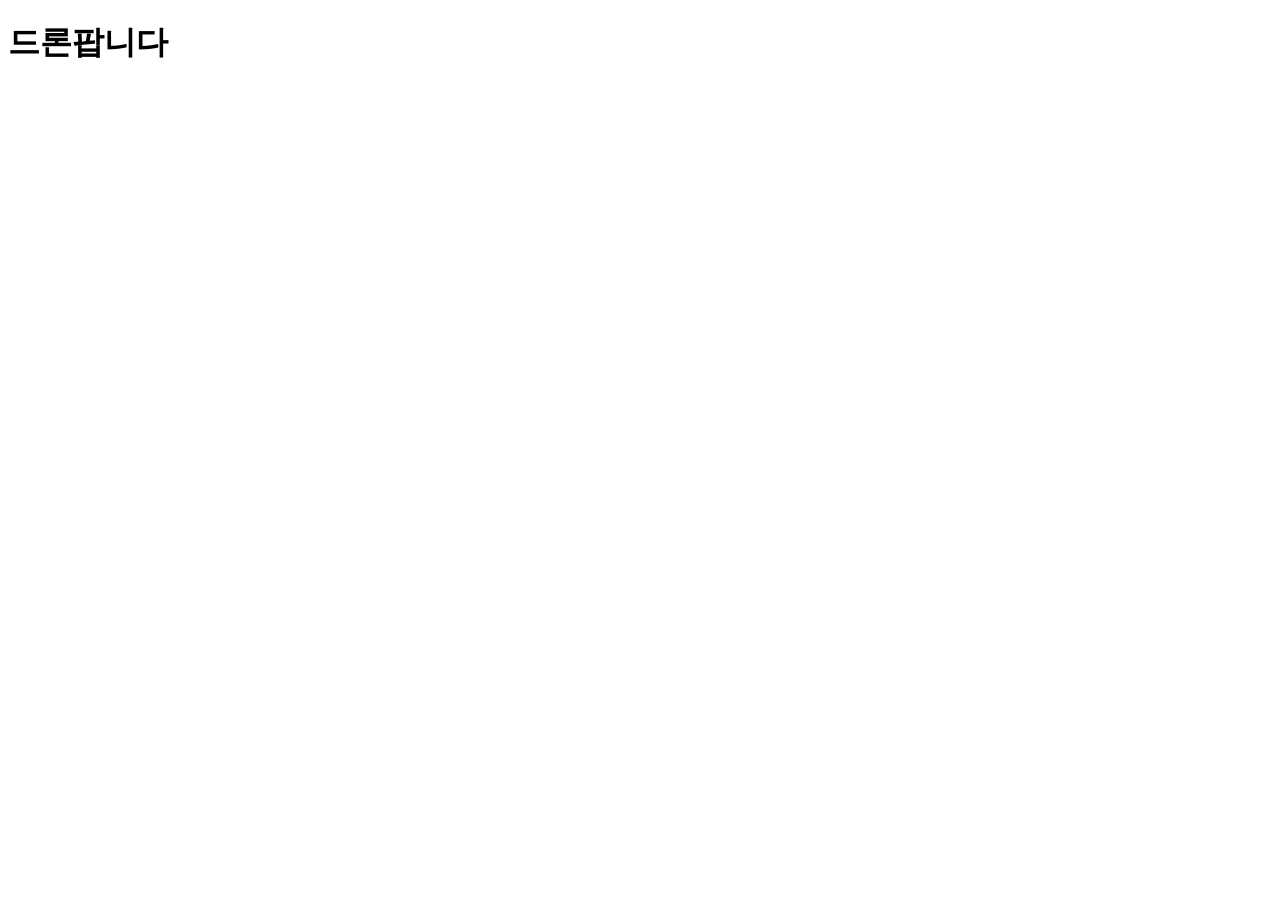
==== index.html @ 42e88219 "Create index.html" ====
<!DOCTYPE html>
<html lang="ko">
<head>
    <meta charset="UTF-8">
    <meta name="viewport" content="width=device-width, initial-scale=1.0">
    <title>REVE</title>
</head>
<body>
    <h1>드론팝니다</h1>
</body>
</html>
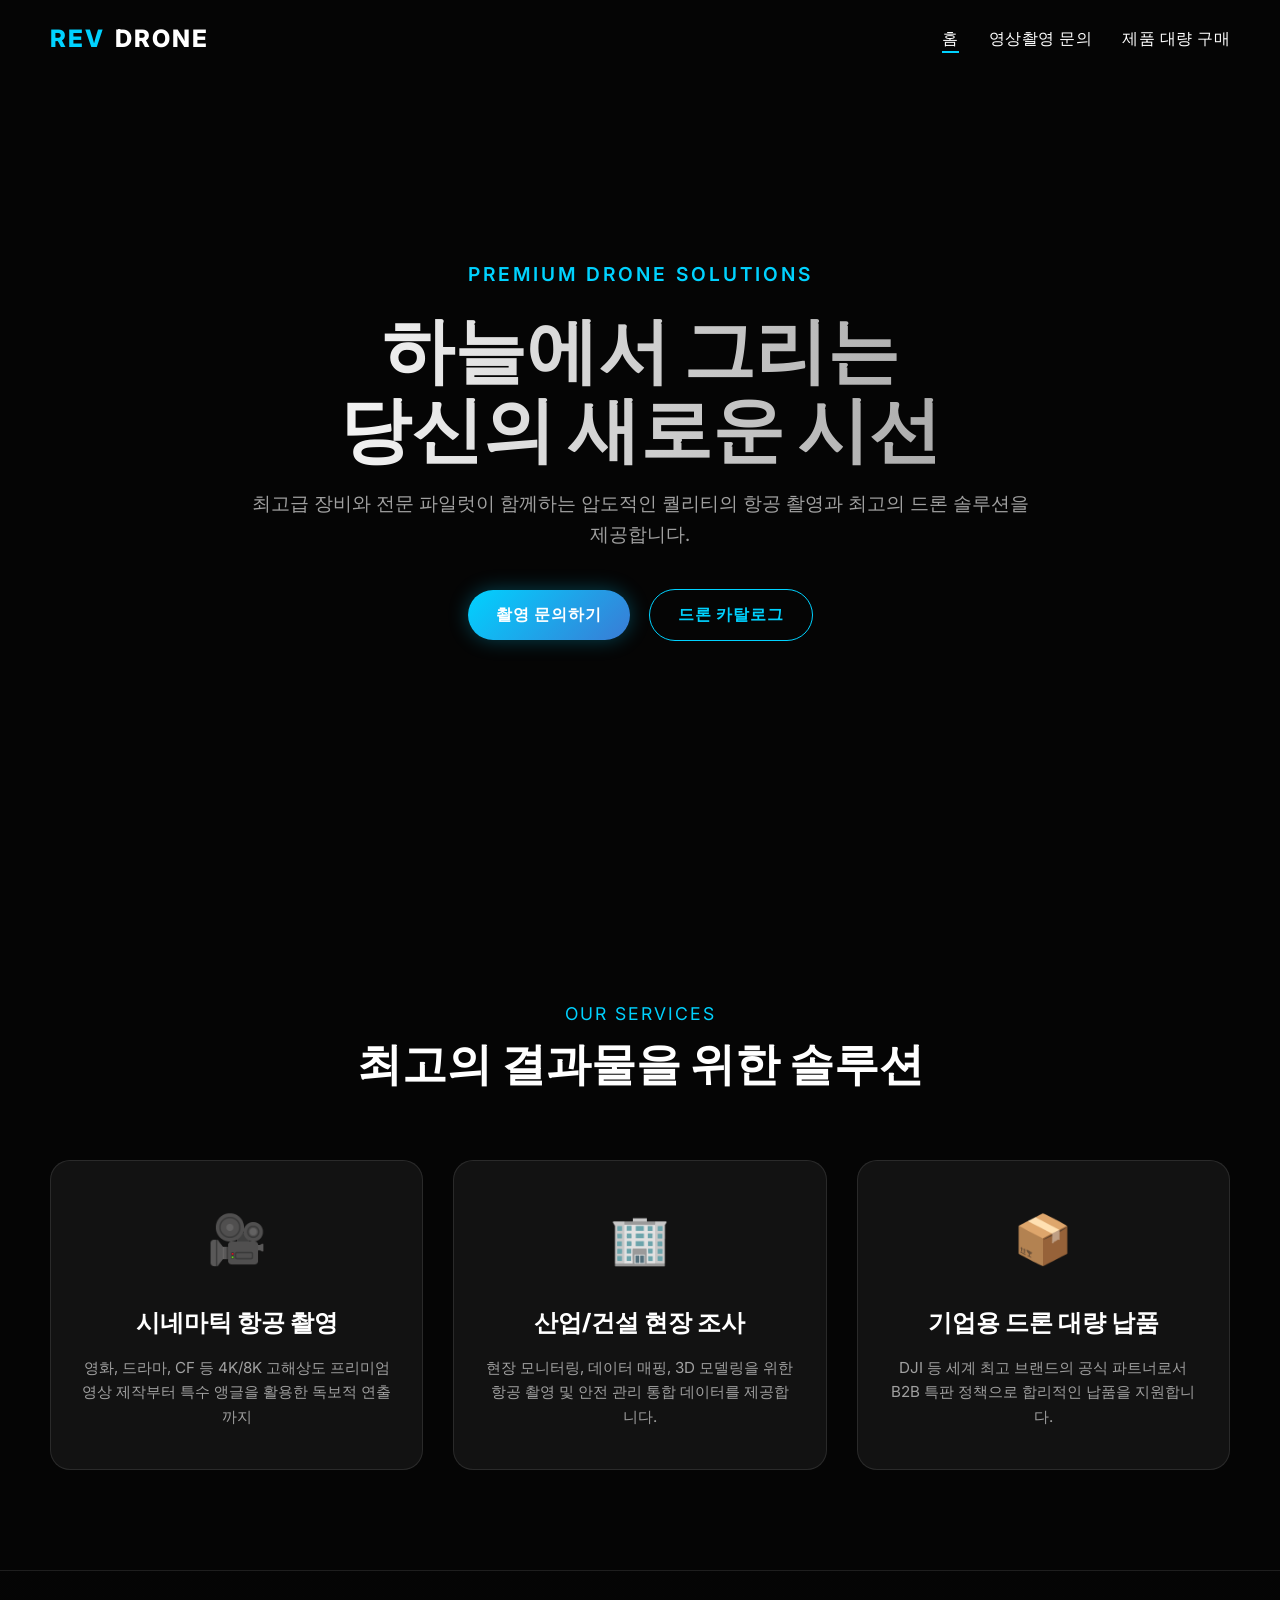
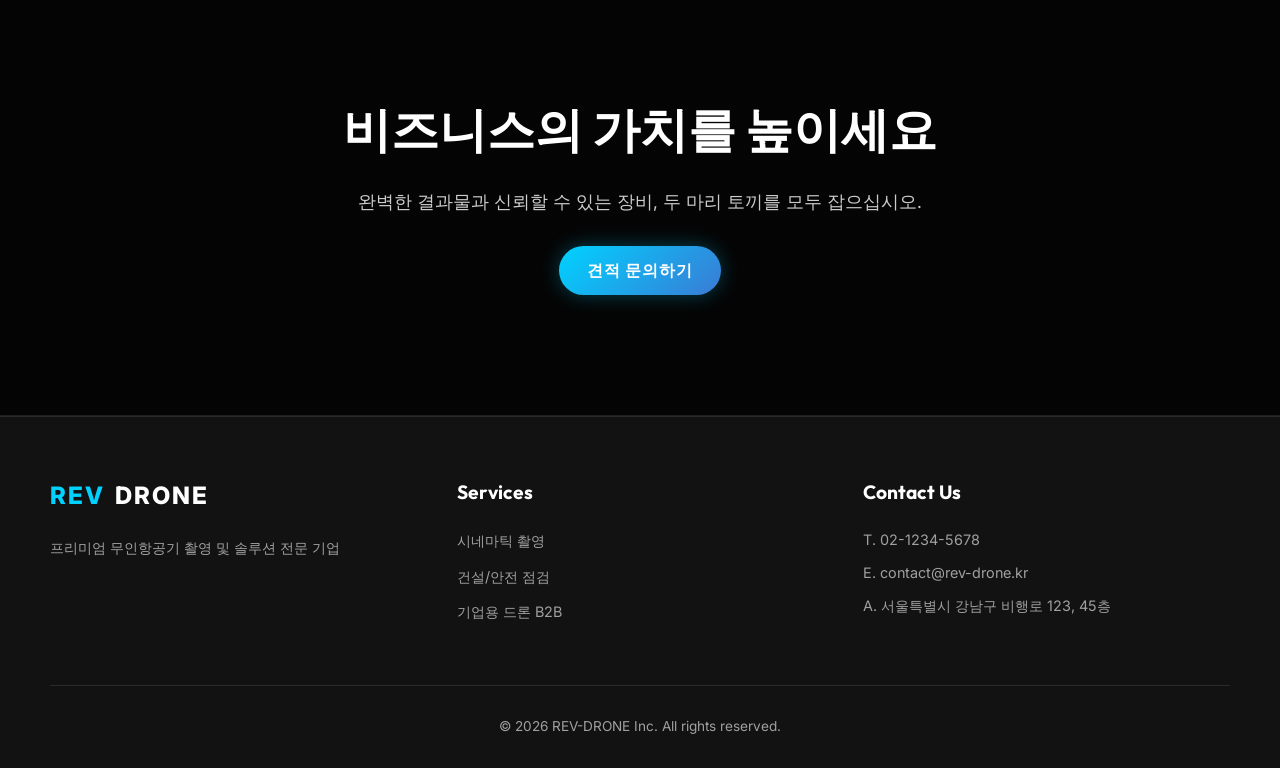
==== commit 5020c86b: "feat: Create drone company static website" ====
--- a/index.html
+++ b/index.html
@@ -1,11 +1,97 @@
 <!DOCTYPE html>
 <html lang="ko">
 <head>
-    <meta charset="UTF-8">
-    <meta name="viewport" content="width=device-width, initial-scale=1.0">
-    <title>REVE</title>
+  <meta charset="UTF-8">
+  <meta name="viewport" content="width=device-width, initial-scale=1.0">
+  <title>REV-DRONE | 프리미엄 드론 영상촬영 및 판매</title>
+  <link rel="stylesheet" href="style.css">
 </head>
 <body>
-    <h1>드론팝니다</h1>
+  <header id="main-header">
+    <div class="logo">
+      <span>REV</span>DRONE
+    </div>
+    <div class="mobile-menu-btn">☰</div>
+    <ul class="nav-links">
+      <li><a href="index.html" class="active">홈</a></li>
+      <li><a href="inquiry.html">영상촬영 문의</a></li>
+      <li><a href="products.html">제품 대량 구매</a></li>
+    </ul>
+  </header>
+
+  <section class="hero">
+    <div class="hero-bg"></div>
+    <div class="hero-overlay"></div>
+    <div class="hero-content reveal">
+      <span class="hero-subtitle">Premium Drone Solutions</span>
+      <h1 class="hero-title">하늘에서 그리는<br>당신의 새로운 시선</h1>
+      <p class="hero-desc">최고급 장비와 전문 파일럿이 함께하는 압도적인 퀄리티의 항공 촬영과 최고의 드론 솔루션을 제공합니다.</p>
+      <a href="inquiry.html" class="btn btn-primary">촬영 문의하기</a>
+      <a href="products.html" class="btn btn-outline" style="margin-left: 15px;">드론 카탈로그</a>
+    </div>
+  </section>
+
+  <section class="section">
+    <div class="section-header reveal">
+      <span class="section-subtitle">Our Services</span>
+      <h2 class="section-title">최고의 결과물을 위한 솔루션</h2>
+    </div>
+    <div class="features-grid">
+      <div class="feature-card reveal delay-100">
+        <div class="feature-icon">🎥</div>
+        <h3>시네마틱 항공 촬영</h3>
+        <p>영화, 드라마, CF 등 4K/8K 고해상도 프리미엄 영상 제작부터 특수 앵글을 활용한 독보적 연출까지</p>
+      </div>
+      <div class="feature-card reveal delay-200">
+        <div class="feature-icon">🏢</div>
+        <h3>산업/건설 현장 조사</h3>
+        <p>현장 모니터링, 데이터 매핑, 3D 모델링을 위한 항공 촬영 및 안전 관리 통합 데이터를 제공합니다.</p>
+      </div>
+      <div class="feature-card reveal delay-300">
+        <div class="feature-icon">📦</div>
+        <h3>기업용 드론 대량 납품</h3>
+        <p>DJI 등 세계 최고 브랜드의 공식 파트너로서 B2B 특판 정책으로 합리적인 납품을 지원합니다.</p>
+      </div>
+    </div>
+  </section>
+
+  <section class="cta-section reveal">
+    <div class="cta-content">
+      <h2>비즈니스의 가치를 높이세요</h2>
+      <p style="margin-bottom: 30px; font-size: 1.1rem; color: #ccc;">완벽한 결과물과 신뢰할 수 있는 장비, 두 마리 토끼를 모두 잡으십시오.</p>
+      <a href="inquiry.html" class="btn btn-primary">견적 문의하기</a>
+    </div>
+  </section>
+
+  <footer>
+    <div class="footer-content">
+      <div class="footer-col">
+        <div class="logo" style="margin-bottom: 20px;">
+          <span>REV</span>DRONE
+        </div>
+        <p>프리미엄 무인항공기 촬영 및 솔루션 전문 기업</p>
+      </div>
+      <div class="footer-col">
+        <h4>Services</h4>
+        <ul class="footer-links">
+          <li><a href="inquiry.html">시네마틱 촬영</a></li>
+          <li><a href="inquiry.html">건설/안전 점검</a></li>
+          <li><a href="products.html">기업용 드론 B2B</a></li>
+        </ul>
+      </div>
+      <div class="footer-col">
+        <h4>Contact Us</h4>
+        <p style="color:var(--text-muted); font-size:0.9rem; margin-bottom:10px;">T. 02-1234-5678</p>
+        <p style="color:var(--text-muted); font-size:0.9rem; margin-bottom:10px;">E. contact@rev-drone.kr</p>
+        <p style="color:var(--text-muted); font-size:0.9rem; margin-bottom:10px;">A. 서울특별시 강남구 비행로 123, 45층</p>
+      </div>
+    </div>
+    <div class="footer-bottom">
+      &copy; 2026 REV-DRONE Inc. All rights reserved.
+    </div>
+  </footer>
+
+  <script src="https://code.jquery.com/jquery-3.7.1.min.js"></script>
+  <script src="script.js"></script>
 </body>
 </html>
--- a/style.css
+++ b/style.css
@@ -0,0 +1,556 @@
+@import url('https://fonts.googleapis.com/css2?family=Outfit:wght@300;400;600;800&family=Inter:wght@300;400;500;700&display=swap');
+
+:root {
+  --bg-color: #050505;
+  --surface-color: #121212;
+  --surface-color-light: #1f1f1f;
+  --primary-accent: #00d2ff;
+  --secondary-accent: #3a7bd5;
+  --text-main: #ffffff;
+  --text-muted: #a0a0a0;
+  --border: rgba(255, 255, 255, 0.1);
+  --glass-bg: rgba(10, 10, 10, 0.7);
+  --glass-border: rgba(255, 255, 255, 0.05);
+  --shadow-glow: 0 0 20px rgba(0, 210, 255, 0.3);
+}
+
+* {
+  margin: 0;
+  padding: 0;
+  box-sizing: border-box;
+}
+
+body {
+  font-family: 'Inter', sans-serif;
+  background-color: var(--bg-color);
+  color: var(--text-main);
+  line-height: 1.6;
+  overflow-x: hidden;
+}
+
+h1, h2, h3, h4, h5, h6, .brand-font {
+  font-family: 'Outfit', sans-serif;
+}
+
+a {
+  text-decoration: none;
+  color: inherit;
+  transition: color 0.3s ease;
+}
+
+/* Header */
+header {
+  position: fixed;
+  top: 0;
+  left: 0;
+  width: 100%;
+  padding: 20px 50px;
+  display: flex;
+  justify-content: space-between;
+  align-items: center;
+  z-index: 1000;
+  transition: all 0.3s ease;
+  background: transparent;
+}
+
+header.scrolled {
+  background: var(--glass-bg);
+  backdrop-filter: blur(15px);
+  -webkit-backdrop-filter: blur(15px);
+  border-bottom: 1px solid var(--glass-border);
+  padding: 15px 50px;
+  box-shadow: 0 4px 30px rgba(0, 0, 0, 0.5);
+}
+
+.logo {
+  font-size: 1.5rem;
+  font-weight: 800;
+  letter-spacing: 2px;
+  color: var(--text-main);
+  display: flex;
+  align-items: center;
+  gap: 10px;
+}
+
+.logo span {
+  color: var(--primary-accent);
+}
+
+.nav-links {
+  display: flex;
+  gap: 30px;
+  list-style: none;
+}
+
+.nav-links li a {
+  font-size: 1rem;
+  font-weight: 500;
+  letter-spacing: 0.5px;
+  position: relative;
+}
+
+.nav-links li a::after {
+  content: '';
+  position: absolute;
+  width: 0;
+  height: 2px;
+  bottom: -5px;
+  left: 0;
+  background-color: var(--primary-accent);
+  transition: width 0.3s ease;
+}
+
+.nav-links li a:hover::after, .nav-links li a.active::after {
+  width: 100%;
+}
+
+.nav-links li a:hover {
+  color: var(--primary-accent);
+}
+
+.mobile-menu-btn {
+  display: none;
+  font-size: 1.5rem;
+  cursor: pointer;
+  z-index: 1001;
+}
+
+/* Buttons */
+.btn {
+  display: inline-block;
+  padding: 12px 28px;
+  border-radius: 30px;
+  font-weight: 600;
+  font-family: 'Outfit', sans-serif;
+  letter-spacing: 1px;
+  text-transform: uppercase;
+  transition: all 0.3s ease;
+  cursor: pointer;
+  border: none;
+}
+
+.btn-primary {
+  background: linear-gradient(135deg, var(--primary-accent), var(--secondary-accent));
+  color: #fff;
+  box-shadow: var(--shadow-glow);
+}
+
+.btn-primary:hover {
+  transform: translateY(-2px);
+  box-shadow: 0 0 30px rgba(0, 210, 255, 0.5);
+  color: #fff;
+}
+
+.btn-outline {
+  background: transparent;
+  border: 1px solid var(--primary-accent);
+  color: var(--primary-accent);
+}
+
+.btn-outline:hover {
+  background: rgba(0, 210, 255, 0.1);
+  box-shadow: var(--shadow-glow);
+}
+
+/* Hero Section */
+.hero {
+  height: 100vh;
+  min-height: 600px;
+  position: relative;
+  display: flex;
+  align-items: center;
+  justify-content: center;
+  text-align: center;
+  padding: 0 20px;
+  overflow: hidden;
+}
+
+.hero-bg {
+  position: absolute;
+  top: 0;
+  left: 0;
+  width: 100%;
+  height: 100%;
+  background-image: url('images/DJI\\ INSPIRE.jpg');
+  background-size: cover;
+  background-position: center;
+  z-index: 1;
+  transform: scale(1.05); /* Slight zoom for visual impact */
+  animation: slowZoom 20s infinite alternate;
+}
+
+.hero-overlay {
+  position: absolute;
+  top: 0;
+  left: 0;
+  width: 100%;
+  height: 100%;
+  background: linear-gradient(to bottom, rgba(5,5,5,0.7) 0%, rgba(5,5,5,0.9) 100%);
+  z-index: 2;
+}
+
+.hero-content {
+  position: relative;
+  z-index: 3;
+  max-width: 800px;
+}
+
+.hero-subtitle {
+  color: var(--primary-accent);
+  font-size: 1.2rem;
+  font-weight: 600;
+  letter-spacing: 3px;
+  text-transform: uppercase;
+  margin-bottom: 20px;
+  display: block;
+}
+
+.hero-title {
+  font-size: 4.5rem;
+  font-weight: 800;
+  margin-bottom: 20px;
+  line-height: 1.1;
+  background: linear-gradient(to right, #fff, #a0a0a0);
+  -webkit-background-clip: text;
+  -webkit-text-fill-color: transparent;
+}
+
+.hero-desc {
+  font-size: 1.2rem;
+  color: var(--text-muted);
+  margin-bottom: 40px;
+}
+
+@keyframes slowZoom {
+  0% { transform: scale(1); }
+  100% { transform: scale(1.1); }
+}
+
+/* Sections */
+.section {
+  padding: 100px 50px;
+  max-width: 1400px;
+  margin: 0 auto;
+}
+
+.section-header {
+  text-align: center;
+  margin-bottom: 60px;
+}
+
+.section-title {
+  font-size: 2.8rem;
+  margin-bottom: 15px;
+  font-weight: 700;
+}
+
+.section-subtitle {
+  color: var(--primary-accent);
+  font-size: 1.1rem;
+  letter-spacing: 2px;
+  text-transform: uppercase;
+}
+
+/* Cards & Grid for Features */
+.features-grid {
+  display: grid;
+  grid-template-columns: repeat(auto-fit, minmax(300px, 1fr));
+  gap: 30px;
+}
+
+.feature-card {
+  background: var(--surface-color);
+  border: 1px solid var(--border);
+  border-radius: 20px;
+  padding: 40px 30px;
+  text-align: center;
+  transition: all 0.4s ease;
+  position: relative;
+  overflow: hidden;
+}
+
+.feature-card::before {
+  content: '';
+  position: absolute;
+  top: 0;
+  left: 0;
+  width: 100%;
+  height: 100%;
+  background: radial-gradient(circle at top right, rgba(0, 210, 255, 0.1), transparent 50%);
+  opacity: 0;
+  transition: opacity 0.4s ease;
+}
+
+.feature-card:hover {
+  transform: translateY(-10px);
+  border-color: rgba(0, 210, 255, 0.3);
+  box-shadow: 0 10px 30px rgba(0,0,0,0.5);
+}
+
+.feature-card:hover::before {
+  opacity: 1;
+}
+
+.feature-icon {
+  font-size: 3rem;
+  color: var(--primary-accent);
+  margin-bottom: 25px;
+  display: inline-block;
+}
+
+.feature-card h3 {
+  font-size: 1.5rem;
+  margin-bottom: 15px;
+}
+
+.feature-card p {
+  color: var(--text-muted);
+  font-size: 0.95rem;
+}
+
+/* Global Grid for Products */
+.product-grid {
+  display: grid;
+  grid-template-columns: repeat(auto-fill, minmax(280px, 1fr));
+  gap: 30px;
+}
+
+.product-card {
+  background: var(--surface-color);
+  border: 1px solid var(--border);
+  border-radius: 16px;
+  overflow: hidden;
+  position: relative;
+  transition: all 0.3s;
+}
+
+.product-card:hover {
+  border-color: rgba(0, 210, 255, 0.4);
+  transform: translateY(-5px);
+  box-shadow: 0 15px 30px rgba(0,0,0,0.6);
+}
+
+.product-img-wrap {
+  width: 100%;
+  height: 220px;
+  background: #ffffff; /* White bg for product images to stand out */
+  display: flex;
+  align-items: center;
+  justify-content: center;
+  padding: 20px;
+  overflow: hidden;
+}
+
+.product-img-wrap img {
+  max-width: 100%;
+  max-height: 100%;
+  object-fit: contain;
+  transition: transform 0.5s ease;
+}
+
+.product-card:hover .product-img-wrap img {
+  transform: scale(1.1);
+}
+
+.product-info {
+  padding: 20px;
+  text-align: center;
+}
+
+.product-title {
+  font-size: 1.1rem;
+  font-weight: 600;
+  margin-bottom: 10px;
+}
+
+.product-desc {
+  font-size: 0.85rem;
+  color: var(--text-muted);
+  margin-bottom: 15px;
+}
+
+/* CTA Section */
+.cta-section {
+  background: linear-gradient(rgba(5,5,5,0.9), rgba(5,5,5,0.9)), url('images/DJI\\ MAVIC\\ 3.png') center/cover fixed;
+  padding: 120px 20px;
+  text-align: center;
+  border-top: 1px solid var(--border);
+  border-bottom: 1px solid var(--border);
+}
+
+.cta-content {
+  max-width: 700px;
+  margin: 0 auto;
+}
+
+.cta-content h2 {
+  font-size: 3rem;
+  margin-bottom: 20px;
+}
+
+/* Page Header (Inner pages) */
+.page-header {
+  height: 40vh;
+  min-height: 300px;
+  display: flex;
+  align-items: center;
+  justify-content: center;
+  text-align: center;
+  background: linear-gradient(to bottom, rgba(5,5,5,0.8), var(--bg-color)), url('images/DJI\\ FPV.png') center/cover;
+  padding-top: 80px; 
+}
+
+.page-title {
+  font-size: 3.5rem;
+  font-weight: 800;
+}
+
+/* Form Styles */
+.inquiry-form {
+  background: var(--surface-color);
+  padding: 50px;
+  border-radius: 20px;
+  border: 1px solid var(--border);
+  max-width: 800px;
+  margin: 0 auto;
+}
+
+.form-group {
+  margin-bottom: 25px;
+}
+
+.form-group label {
+  display: block;
+  margin-bottom: 10px;
+  font-weight: 500;
+  color: var(--text-secondary);
+}
+
+.form-control {
+  width: 100%;
+  background: var(--surface-color-light);
+  border: 1px solid var(--border);
+  color: var(--text-main);
+  padding: 15px 20px;
+  border-radius: 10px;
+  font-family: inherit;
+  font-size: 1rem;
+  transition: all 0.3s;
+}
+
+.form-control:focus {
+  outline: none;
+  border-color: var(--primary-accent);
+  box-shadow: 0 0 10px rgba(0, 210, 255, 0.2);
+}
+
+textarea.form-control {
+  min-height: 150px;
+  resize: vertical;
+}
+
+/* Footer */
+footer {
+  background: var(--surface-color);
+  padding: 60px 50px 30px;
+  border-top: 1px solid var(--border);
+}
+
+.footer-content {
+  display: grid;
+  grid-template-columns: repeat(auto-fit, minmax(250px, 1fr));
+  gap: 40px;
+  margin-bottom: 50px;
+}
+
+.footer-col h4 {
+  font-size: 1.2rem;
+  margin-bottom: 20px;
+  color: #fff;
+}
+
+.footer-col p {
+  color: var(--text-muted);
+  font-size: 0.9rem;
+  margin-bottom: 10px;
+}
+
+.footer-links {
+  list-style: none;
+}
+
+.footer-links li {
+  margin-bottom: 10px;
+}
+
+.footer-links a {
+  color: var(--text-muted);
+  font-size: 0.9rem;
+}
+
+.footer-links a:hover {
+  color: var(--primary-accent);
+  padding-left: 5px;
+}
+
+.footer-bottom {
+  text-align: center;
+  padding-top: 30px;
+  border-top: 1px solid var(--border);
+  color: var(--text-muted);
+  font-size: 0.85rem;
+}
+
+/* Animations Reveal */
+.reveal {
+  opacity: 0;
+  transform: translateY(40px);
+  transition: all 0.8s cubic-bezier(0.5, 0, 0, 1);
+}
+
+.reveal.visible {
+  opacity: 1;
+  transform: translateY(0);
+}
+
+.delay-100 { transition-delay: 100ms; }
+.delay-200 { transition-delay: 200ms; }
+.delay-300 { transition-delay: 300ms; }
+
+/* Responsive */
+@media (max-width: 991px) {
+  .hero-title { font-size: 3.5rem; }
+  .section { padding: 80px 30px; }
+}
+
+@media (max-width: 768px) {
+  header { padding: 15px 30px; }
+  header.scrolled { padding: 15px 30px; }
+  
+  .nav-links {
+    position: fixed;
+    top: 0;
+    right: -100%;
+    width: 250px;
+    height: 100vh;
+    background: var(--surface-color);
+    flex-direction: column;
+    padding: 100px 30px;
+    transition: right 0.4s ease;
+    border-left: 1px solid var(--border);
+  }
+  
+  .nav-links.active {
+    right: 0;
+  }
+  
+  .mobile-menu-btn {
+    display: block;
+  }
+  
+  .hero-title { font-size: 2.5rem; }
+  .hero-subtitle { font-size: 1rem; }
+  .section-title { font-size: 2rem; }
+  .page-title { font-size: 2.5rem; }
+  .inquiry-form { padding: 30px 20px; }
+}
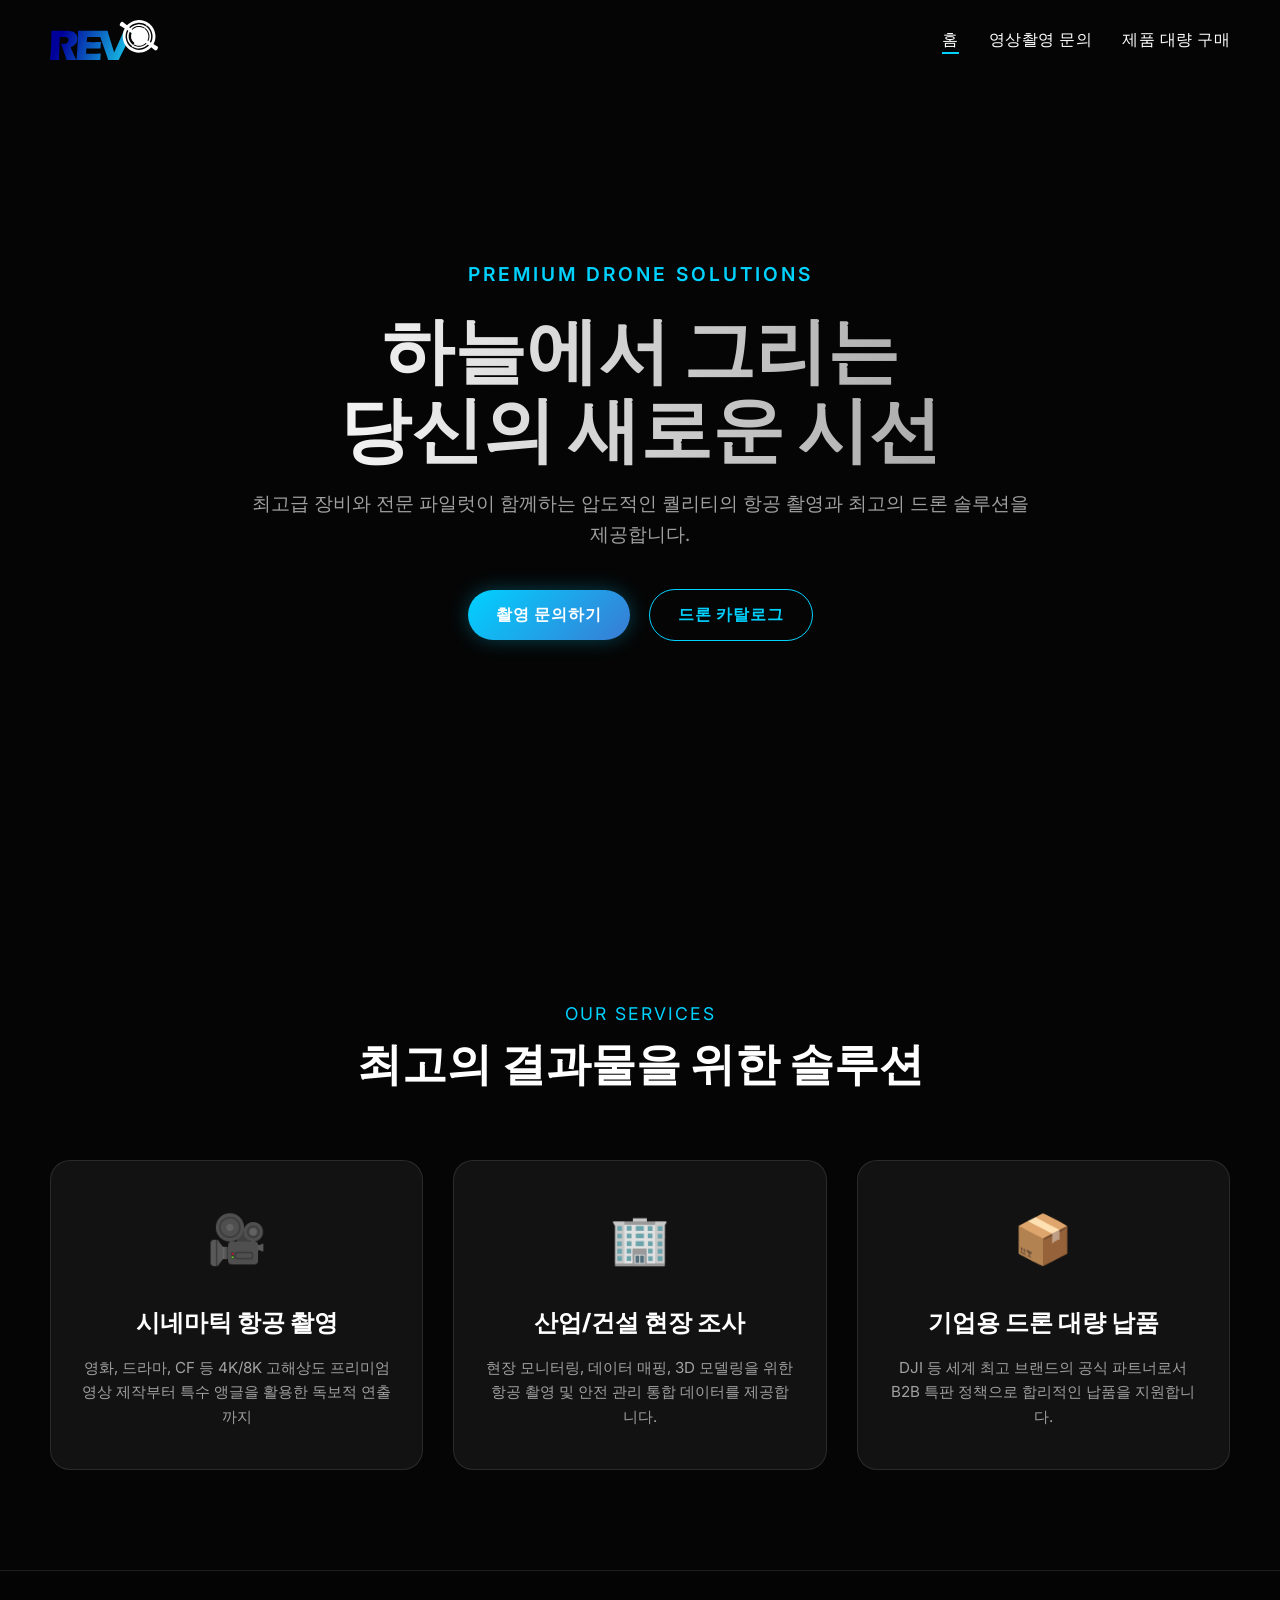
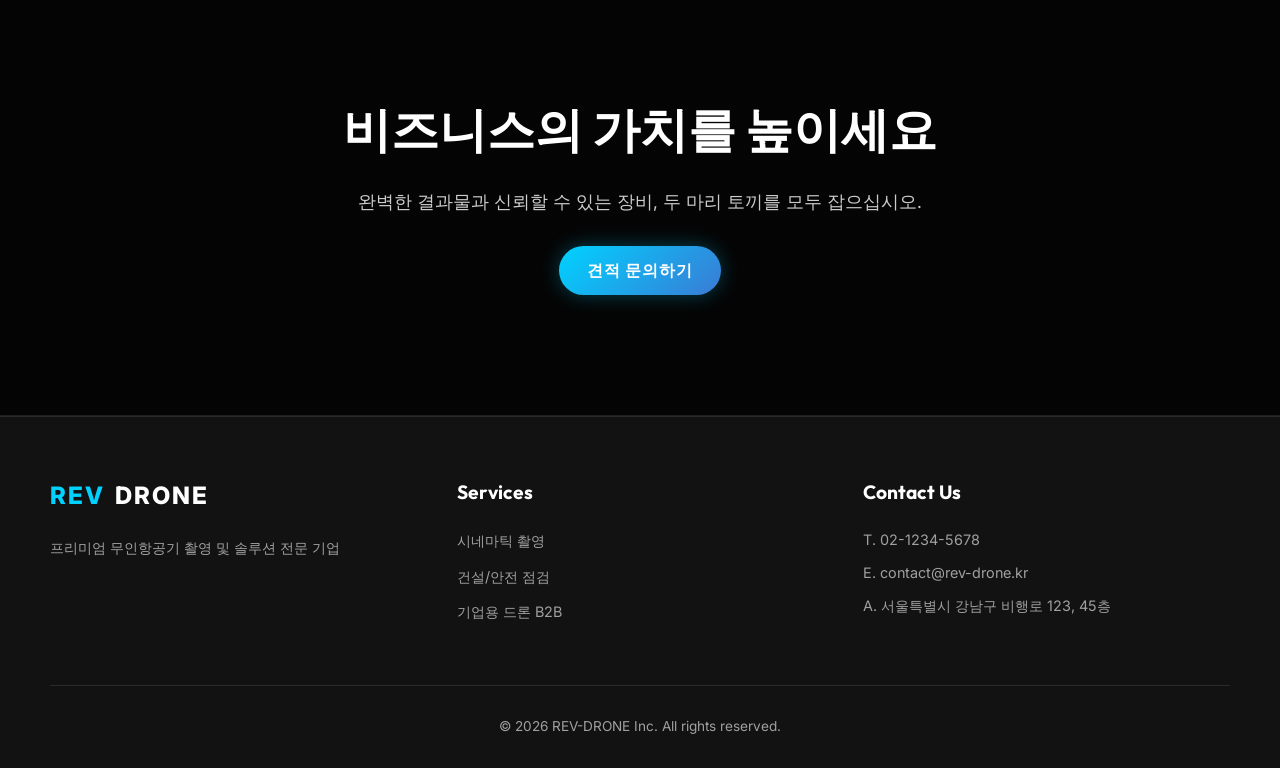
==== commit 10f4e266: "chore: 로고 이미지 이름 변경" ====
--- a/index.html
+++ b/index.html
@@ -9,7 +9,7 @@
 <body>
   <header id="main-header">
     <div class="logo">
-      <span>REV</span>DRONE
+      <img src="images/logo.svg" alt="REV DRONE" style="height: 40px; vertical-align: middle;">
     </div>
     <div class="mobile-menu-btn">☰</div>
     <ul class="nav-links">
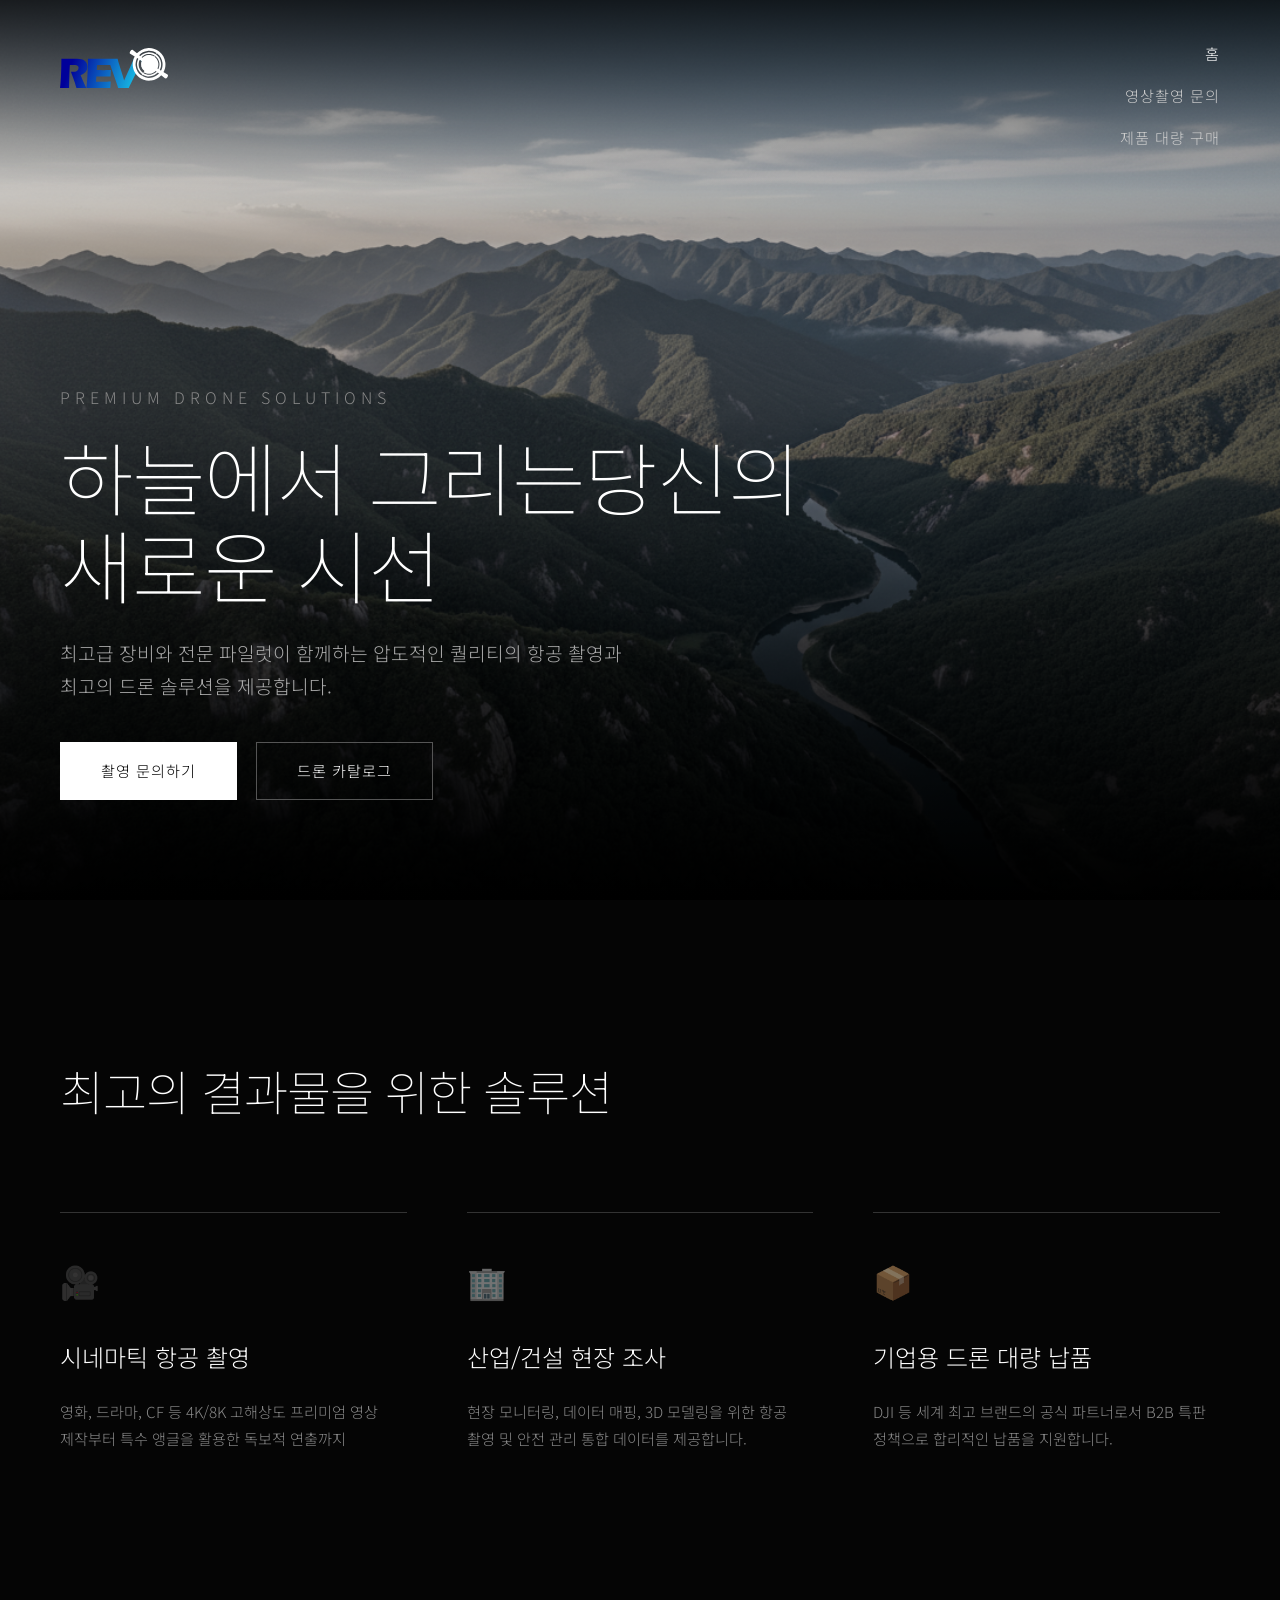
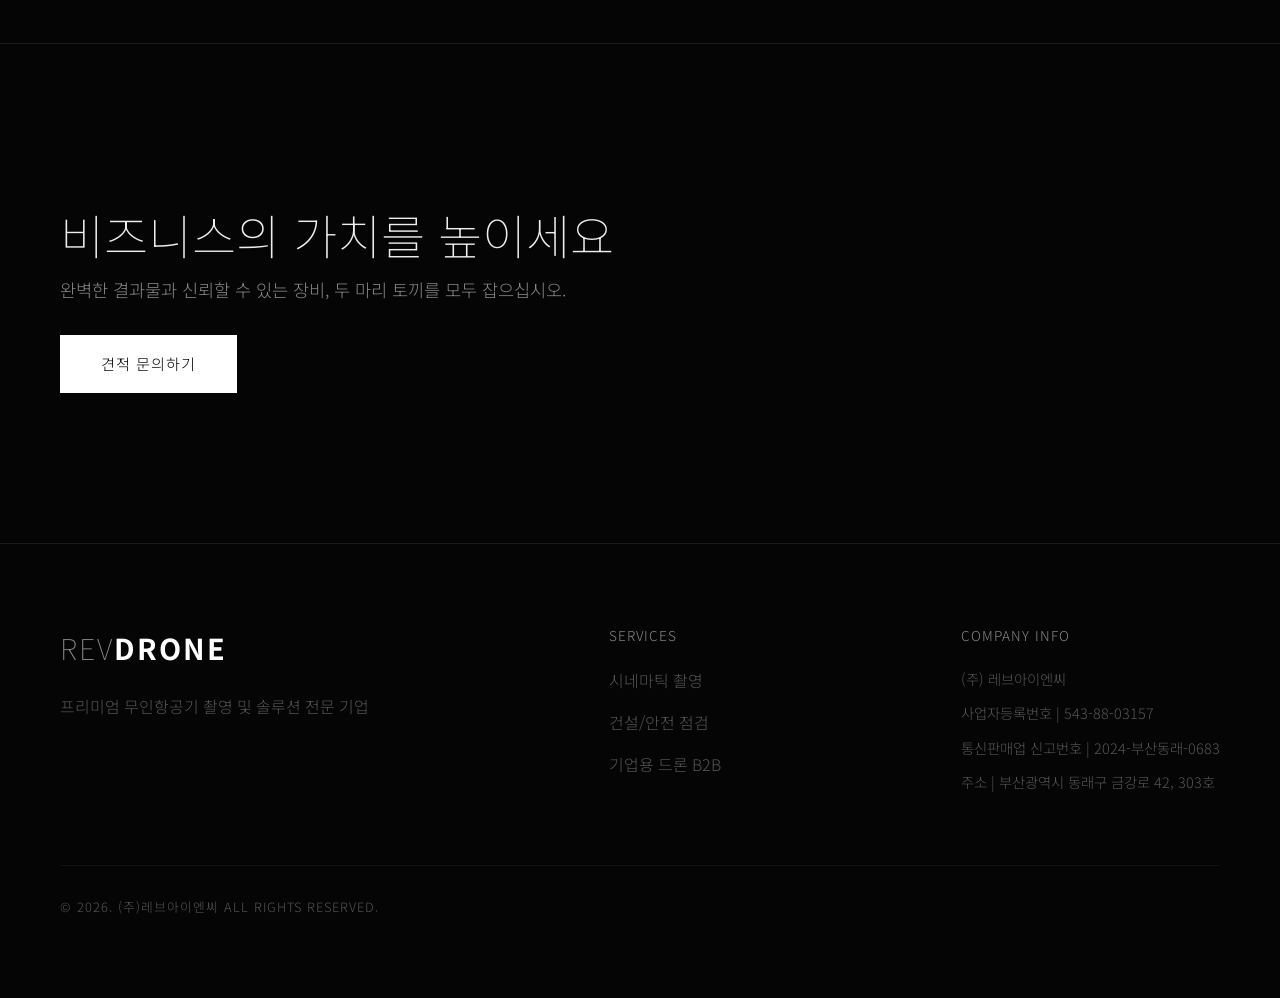
==== commit 74a03a55: "feat: footer 사업자 정보 변경" ====
--- a/index.html
+++ b/index.html
@@ -80,14 +80,15 @@
         </ul>
       </div>
       <div class="footer-col">
-        <h4>Contact Us</h4>
-        <p style="color:var(--text-muted); font-size:0.9rem; margin-bottom:10px;">T. 02-1234-5678</p>
-        <p style="color:var(--text-muted); font-size:0.9rem; margin-bottom:10px;">E. contact@rev-drone.kr</p>
-        <p style="color:var(--text-muted); font-size:0.9rem; margin-bottom:10px;">A. 서울특별시 강남구 비행로 123, 45층</p>
+        <h4>Company Info</h4>
+        <p style="font-size:0.9rem; margin-bottom:10px;">(주) 레브아이엔씨</p>
+        <p style="font-size:0.9rem; margin-bottom:10px;">사업자등록번호 | 543-88-03157</p>
+        <p style="font-size:0.9rem; margin-bottom:10px;">통신판매업 신고번호 | 2024-부산동래-0683</p>
+        <p style="font-size:0.9rem; margin-bottom:10px;">주소 | 부산광역시 동래구 금강로 42, 303호</p>
       </div>
     </div>
     <div class="footer-bottom">
-      &copy; 2026 REV-DRONE Inc. All rights reserved.
+      &copy; 2026. (주)레브아이엔씨 All rights reserved.
     </div>
   </footer>
 
--- a/style.css
+++ b/style.css
@@ -1,556 +1,145 @@
-@import url('https://fonts.googleapis.com/css2?family=Outfit:wght@300;400;600;800&family=Inter:wght@300;400;500;700&display=swap');
 
-:root {
-  --bg-color: #050505;
-  --surface-color: #121212;
-  --surface-color-light: #1f1f1f;
-  --primary-accent: #00d2ff;
-  --secondary-accent: #3a7bd5;
-  --text-main: #ffffff;
-  --text-muted: #a0a0a0;
-  --border: rgba(255, 255, 255, 0.1);
-  --glass-bg: rgba(10, 10, 10, 0.7);
-  --glass-border: rgba(255, 255, 255, 0.05);
-  --shadow-glow: 0 0 20px rgba(0, 210, 255, 0.3);
-}
+@import url('https://fonts.googleapis.com/css2?family=Noto+Sans+KR:wght@100;300;400;500;700&display=swap');
+* { margin: 0; padding: 0; box-sizing: border-box; font-family: 'Noto Sans KR', sans-serif; }
+body { background: #050505; color: #eee; line-height: 1.7; word-break: keep-all; }
+a { text-decoration: none; color: inherit; transition: 0.3s; }
 
-* {
-  margin: 0;
-  padding: 0;
-  box-sizing: border-box;
-}
-
-body {
-  font-family: 'Inter', sans-serif;
-  background-color: var(--bg-color);
-  color: var(--text-main);
-  line-height: 1.6;
-  overflow-x: hidden;
-}
-
-h1, h2, h3, h4, h5, h6, .brand-font {
-  font-family: 'Outfit', sans-serif;
-}
-
-a {
-  text-decoration: none;
-  color: inherit;
-  transition: color 0.3s ease;
-}
-
-/* Header */
-header {
-  position: fixed;
-  top: 0;
-  left: 0;
-  width: 100%;
-  padding: 20px 50px;
-  display: flex;
-  justify-content: space-between;
-  align-items: center;
-  z-index: 1000;
-  transition: all 0.3s ease;
-  background: transparent;
-}
-
-header.scrolled {
-  background: var(--glass-bg);
-  backdrop-filter: blur(15px);
-  -webkit-backdrop-filter: blur(15px);
-  border-bottom: 1px solid var(--glass-border);
-  padding: 15px 50px;
-  box-shadow: 0 4px 30px rgba(0, 0, 0, 0.5);
-}
-
-.logo {
-  font-size: 1.5rem;
-  font-weight: 800;
-  letter-spacing: 2px;
-  color: var(--text-main);
-  display: flex;
-  align-items: center;
-  gap: 10px;
-}
-
-.logo span {
-  color: var(--primary-accent);
-}
-
-.nav-links {
-  display: flex;
-  gap: 30px;
-  list-style: none;
-}
-
-.nav-links li a {
-  font-size: 1rem;
-  font-weight: 500;
-  letter-spacing: 0.5px;
-  position: relative;
-}
-
-.nav-links li a::after {
-  content: '';
-  position: absolute;
-  width: 0;
-  height: 2px;
-  bottom: -5px;
-  left: 0;
-  background-color: var(--primary-accent);
-  transition: width 0.3s ease;
-}
-
-.nav-links li a:hover::after, .nav-links li a.active::after {
-  width: 100%;
-}
-
-.nav-links li a:hover {
-  color: var(--primary-accent);
-}
-
-.mobile-menu-btn {
-  display: none;
-  font-size: 1.5rem;
-  cursor: pointer;
-  z-index: 1001;
-}
+/* Header - Absolute, Transparent */
+header { position: absolute; width: 100%; top: 0; left: 0; padding: 40px 60px; display: flex; justify-content: space-between; align-items: flex-start; z-index: 1000; background: linear-gradient(to bottom, rgba(0,0,0,0.8), transparent); }
+.logo { font-size: 1.8rem; font-weight: 700; letter-spacing: 2px; color: #fff; }
+.logo span { font-weight: 100; color: #888; }
+.mobile-menu-btn { display: none; }
+.nav-links { display: flex; flex-direction: column; align-items: flex-end; gap: 15px; list-style: none; margin: 0; }
+.nav-links li a { font-weight: 300; color: #ccc; letter-spacing: 1px; font-size: 0.95rem; text-transform: uppercase; }
+.nav-links li a:hover, .nav-links li a.active { color: #fff; }
 
 /* Buttons */
-.btn {
-  display: inline-block;
-  padding: 12px 28px;
-  border-radius: 30px;
-  font-weight: 600;
-  font-family: 'Outfit', sans-serif;
-  letter-spacing: 1px;
-  text-transform: uppercase;
-  transition: all 0.3s ease;
-  cursor: pointer;
-  border: none;
-}
+.btn { display: inline-block; padding: 15px 40px; font-weight: 300; font-size: 0.95rem; letter-spacing: 1px; text-transform: uppercase; text-align: center; border: 1px solid #fff; }
+.btn-primary { background: #fff; color: #000; }
+.btn-primary:hover { background: transparent; color: #fff; }
+.btn-outline { background: transparent; color: #fff; border-color: #555; }
+.btn-outline:hover { border-color: #fff; }
 
-.btn-primary {
-  background: linear-gradient(135deg, var(--primary-accent), var(--secondary-accent));
-  color: #fff;
-  box-shadow: var(--shadow-glow);
-}
+/* Hero */
+.hero { height: 100vh; position: relative; display: flex; align-items: flex-end; justify-content: flex-start; padding: 100px 60px; overflow: hidden; }
+.hero-bg { position: absolute; inset: 0; background-image: url('images/hero.png') !important; background-position: center; background-size: cover; z-index: 1; filter: grayscale(50%); }
+.hero-overlay { position: absolute; inset: 0; background: linear-gradient(to top, rgba(0,0,0,1) 0%, rgba(0,0,0,0.4) 50%, transparent 100%); z-index: 2; }
+.hero-content { position: relative; z-index: 3; max-width: 900px; text-align: left; }
+.hero-subtitle { color: #888; font-weight: 300; letter-spacing: 5px; font-size: 1rem; margin-bottom: 20px; display: block; text-transform: uppercase; }
+.hero-title { font-size: 5rem; font-weight: 100; color: #fff; margin-bottom: 30px; line-height: 1.1; letter-spacing: -2px; }
+.hero-title br { display: none; }
+.hero-desc { color: #aaa; font-weight: 300; font-size: 1.2rem; margin-bottom: 40px; max-width: 600px; }
 
-.btn-primary:hover {
-  transform: translateY(-2px);
-  box-shadow: 0 0 30px rgba(0, 210, 255, 0.5);
-  color: #fff;
-}
-
-.btn-outline {
-  background: transparent;
-  border: 1px solid var(--primary-accent);
-  color: var(--primary-accent);
-}
-
-.btn-outline:hover {
-  background: rgba(0, 210, 255, 0.1);
-  box-shadow: var(--shadow-glow);
-}
-
-/* Hero Section */
-.hero {
-  height: 100vh;
-  min-height: 600px;
-  position: relative;
-  display: flex;
-  align-items: center;
-  justify-content: center;
-  text-align: center;
-  padding: 0 20px;
-  overflow: hidden;
-}
-
-.hero-bg {
-  position: absolute;
-  top: 0;
-  left: 0;
-  width: 100%;
-  height: 100%;
-  background-image: url('images/DJI\\ INSPIRE.jpg');
-  background-size: cover;
-  background-position: center;
-  z-index: 1;
-  transform: scale(1.05); /* Slight zoom for visual impact */
-  animation: slowZoom 20s infinite alternate;
-}
-
-.hero-overlay {
-  position: absolute;
-  top: 0;
-  left: 0;
-  width: 100%;
-  height: 100%;
-  background: linear-gradient(to bottom, rgba(5,5,5,0.7) 0%, rgba(5,5,5,0.9) 100%);
-  z-index: 2;
-}
-
-.hero-content {
-  position: relative;
-  z-index: 3;
-  max-width: 800px;
-}
-
-.hero-subtitle {
-  color: var(--primary-accent);
-  font-size: 1.2rem;
-  font-weight: 600;
-  letter-spacing: 3px;
-  text-transform: uppercase;
-  margin-bottom: 20px;
-  display: block;
-}
-
-.hero-title {
-  font-size: 4.5rem;
-  font-weight: 800;
-  margin-bottom: 20px;
-  line-height: 1.1;
-  background: linear-gradient(to right, #fff, #a0a0a0);
-  -webkit-background-clip: text;
-  -webkit-text-fill-color: transparent;
-}
-
-.hero-desc {
-  font-size: 1.2rem;
-  color: var(--text-muted);
-  margin-bottom: 40px;
-}
-
-@keyframes slowZoom {
-  0% { transform: scale(1); }
-  100% { transform: scale(1.1); }
-}
+/* Inner Page Header */
+.page-header { height: 60vh; display: flex; align-items: flex-end; padding: 100px 60px; text-align: left; position: relative; background-position: center !important; background-size: cover !important; }
+.page-header::before { content:''; position:absolute; inset:0; background: linear-gradient(to top, #050505 0%, rgba(5,5,5,0.3) 100%); }
+.page-header .reveal { position: relative; z-index: 2; }
+.page-header .hero-subtitle { color: #888; letter-spacing: 5px; font-weight: 300; font-size: 0.9rem; }
+.page-header .page-title { font-size: 4rem; color: #fff; font-weight: 100; letter-spacing: -1px; margin-top: 10px; }
 
 /* Sections */
-.section {
-  padding: 100px 50px;
-  max-width: 1400px;
-  margin: 0 auto;
-}
+.section { max-width: 1400px; margin: 0 auto; padding: 150px 60px; border-bottom: 1px solid #1a1a1a; }
+.section-header { margin-bottom: 80px; text-align: left; }
+.section-subtitle { display: none; }
+.section-title { font-size: 3rem; font-weight: 100; color: #fff; letter-spacing: -1px; }
+.section-header p { color: #888 !important; font-weight: 300; font-size: 1.1rem; margin-top: 20px; max-width: 600px; }
 
-.section-header {
-  text-align: center;
-  margin-bottom: 60px;
-}
+/* Features Grid */
+.features-grid { display: grid; grid-template-columns: repeat(3, 1fr); gap: 60px; }
+.feature-card { background: transparent; padding: 40px 0; border-top: 1px solid #333; text-align: left; }
+.feature-icon { font-size: 2rem; margin-bottom: 30px; opacity: 0.5; color: #fff; }
+.feature-card h3 { font-size: 1.5rem; font-weight: 300; color: #fff; margin-bottom: 20px; }
+.feature-card p { color: #888; font-weight: 300; font-size: 0.95rem; line-height: 1.8; }
 
-.section-title {
-  font-size: 2.8rem;
-  margin-bottom: 15px;
-  font-weight: 700;
-}
+/* Product Grid - Large Masonry vibe */
+.product-grid { display: grid; grid-template-columns: repeat(3, 1fr); gap: 40px; }
+.product-card { background: transparent; text-align: left; }
+.product-img-wrap { background: #0a0a0a; height: 350px; display: flex; align-items: center; justify-content: center; padding: 30px; margin-bottom: 20px; border: 1px solid #1a1a1a; transition: border-color 0.4s; }
+.product-card:hover .product-img-wrap { border-color: #555; }
+.product-img-wrap img { max-width: 100%; max-height: 100%; filter: drop-shadow(0 20px 30px rgba(0,0,0,0.8)); transition: transform 0.5s; }
+.product-img-wrap:hover img { transform: scale(1.05); }
+.product-info { padding: 0; text-align: left; }
+.product-title { font-size: 1.3rem; font-weight: 300; color: #fff; margin-bottom: 10px; }
+.product-desc { color: #666; font-weight: 300; font-size: 0.9rem; margin-bottom: 20px; }
+.product-info .btn { padding: 8px 20px !important; border: 1px solid #333; }
 
-.section-subtitle {
-  color: var(--primary-accent);
-  font-size: 1.1rem;
-  letter-spacing: 2px;
-  text-transform: uppercase;
-}
-
-/* Cards & Grid for Features */
-.features-grid {
-  display: grid;
-  grid-template-columns: repeat(auto-fit, minmax(300px, 1fr));
-  gap: 30px;
-}
-
-.feature-card {
-  background: var(--surface-color);
-  border: 1px solid var(--border);
-  border-radius: 20px;
-  padding: 40px 30px;
-  text-align: center;
-  transition: all 0.4s ease;
-  position: relative;
-  overflow: hidden;
-}
-
-.feature-card::before {
-  content: '';
-  position: absolute;
-  top: 0;
-  left: 0;
-  width: 100%;
-  height: 100%;
-  background: radial-gradient(circle at top right, rgba(0, 210, 255, 0.1), transparent 50%);
-  opacity: 0;
-  transition: opacity 0.4s ease;
-}
-
-.feature-card:hover {
-  transform: translateY(-10px);
-  border-color: rgba(0, 210, 255, 0.3);
-  box-shadow: 0 10px 30px rgba(0,0,0,0.5);
-}
-
-.feature-card:hover::before {
-  opacity: 1;
-}
-
-.feature-icon {
-  font-size: 3rem;
-  color: var(--primary-accent);
-  margin-bottom: 25px;
-  display: inline-block;
-}
-
-.feature-card h3 {
-  font-size: 1.5rem;
-  margin-bottom: 15px;
-}
-
-.feature-card p {
-  color: var(--text-muted);
-  font-size: 0.95rem;
-}
-
-/* Global Grid for Products */
-.product-grid {
-  display: grid;
-  grid-template-columns: repeat(auto-fill, minmax(280px, 1fr));
-  gap: 30px;
-}
-
-.product-card {
-  background: var(--surface-color);
-  border: 1px solid var(--border);
-  border-radius: 16px;
-  overflow: hidden;
-  position: relative;
-  transition: all 0.3s;
-}
-
-.product-card:hover {
-  border-color: rgba(0, 210, 255, 0.4);
-  transform: translateY(-5px);
-  box-shadow: 0 15px 30px rgba(0,0,0,0.6);
-}
-
-.product-img-wrap {
-  width: 100%;
-  height: 220px;
-  background: #ffffff; /* White bg for product images to stand out */
-  display: flex;
-  align-items: center;
-  justify-content: center;
-  padding: 20px;
-  overflow: hidden;
-}
-
-.product-img-wrap img {
-  max-width: 100%;
-  max-height: 100%;
-  object-fit: contain;
-  transition: transform 0.5s ease;
-}
-
-.product-card:hover .product-img-wrap img {
-  transform: scale(1.1);
-}
-
-.product-info {
-  padding: 20px;
-  text-align: center;
-}
-
-.product-title {
-  font-size: 1.1rem;
-  font-weight: 600;
-  margin-bottom: 10px;
-}
-
-.product-desc {
-  font-size: 0.85rem;
-  color: var(--text-muted);
-  margin-bottom: 15px;
-}
-
-/* CTA Section */
-.cta-section {
-  background: linear-gradient(rgba(5,5,5,0.9), rgba(5,5,5,0.9)), url('images/DJI\\ MAVIC\\ 3.png') center/cover fixed;
-  padding: 120px 20px;
-  text-align: center;
-  border-top: 1px solid var(--border);
-  border-bottom: 1px solid var(--border);
-}
-
-.cta-content {
-  max-width: 700px;
-  margin: 0 auto;
-}
-
-.cta-content h2 {
-  font-size: 3rem;
-  margin-bottom: 20px;
-}
-
-/* Page Header (Inner pages) */
-.page-header {
-  height: 40vh;
-  min-height: 300px;
-  display: flex;
-  align-items: center;
-  justify-content: center;
-  text-align: center;
-  background: linear-gradient(to bottom, rgba(5,5,5,0.8), var(--bg-color)), url('images/DJI\\ FPV.png') center/cover;
-  padding-top: 80px; 
-}
-
-.page-title {
-  font-size: 3.5rem;
-  font-weight: 800;
-}
-
-/* Form Styles */
-.inquiry-form {
-  background: var(--surface-color);
-  padding: 50px;
-  border-radius: 20px;
-  border: 1px solid var(--border);
-  max-width: 800px;
-  margin: 0 auto;
-}
-
-.form-group {
-  margin-bottom: 25px;
-}
-
-.form-group label {
-  display: block;
-  margin-bottom: 10px;
-  font-weight: 500;
-  color: var(--text-secondary);
-}
-
-.form-control {
-  width: 100%;
-  background: var(--surface-color-light);
-  border: 1px solid var(--border);
-  color: var(--text-main);
-  padding: 15px 20px;
-  border-radius: 10px;
-  font-family: inherit;
-  font-size: 1rem;
-  transition: all 0.3s;
-}
-
-.form-control:focus {
-  outline: none;
-  border-color: var(--primary-accent);
-  box-shadow: 0 0 10px rgba(0, 210, 255, 0.2);
-}
-
-textarea.form-control {
-  min-height: 150px;
-  resize: vertical;
-}
+/* Inquiry Form */
+.inquiry-form { background: transparent; padding: 0; max-width: 800px; margin: 0; border: none; }
+.form-group { margin-bottom: 40px; border: none; padding: 0; }
+.form-group label { display: block; font-weight: 300; color: #888; text-transform: uppercase; font-size: 0.85rem; letter-spacing: 1px; margin-bottom: 15px; width: auto; }
+.form-control { width: 100%; padding: 15px 0; border: none; border-bottom: 1px solid #333; background: transparent; color: #fff; font-family: inherit; font-size: 1.2rem; font-weight: 100; }
+.form-control:focus { outline: none; border-bottom-color: #fff; }
+textarea.form-control { min-height: 100px; }
+.process-steps { display: grid; grid-template-columns: repeat(4, 1fr); gap: 30px; margin-top: 60px; }
+.step-box { background: transparent; border: 1px solid #222; padding: 40px 30px; text-align: left; }
+.step-num { font-size: 2rem; font-weight: 100; color: #555; margin-bottom: 20px; display: block; background: transparent; border: none; padding: 0; position: static; transform: none; width: auto; height: auto; }
+.pricing-table th, .pricing-table td { border-bottom: 1px solid #222; border-top: none; padding: 20px; font-weight: 300; }
+.pricing-table th { background: transparent !important; color: #888 !important; text-transform: uppercase; font-size: 0.85rem; letter-spacing: 1px; border: none; border-bottom: 1px solid #555; }
+.cta-section { padding: 150px 60px; text-align: left; border: none; }
+.cta-content h2 { font-size: 3rem; font-weight: 100; }
+.cta-content p { color: #888 !important; font-weight: 300; font-size: 1.1rem; }
+/* Overrides for Reveal */
+.reveal { opacity: 1 !important; transform: none !important; }
 
 /* Footer */
-footer {
-  background: var(--surface-color);
-  padding: 60px 50px 30px;
-  border-top: 1px solid var(--border);
-}
+footer { padding: 80px 60px; background: #050505; color: #555; font-weight: 300; border-top: 1px solid #1a1a1a; }
+.footer-content { display: flex; justify-content: space-between; flex-wrap: wrap; margin-bottom: 60px; }
+.footer-col h4 { color: #888; font-weight: 300; text-transform: uppercase; font-size: 0.85rem; margin-bottom: 20px; letter-spacing: 1px; }
+.footer-links { list-style: none; }
+.footer-links li { margin-bottom: 15px; }
+.footer-links a:hover { color: #fff; }
+.footer-bottom { border-top: 1px solid #111; padding-top: 30px; text-transform: uppercase; font-size: 0.8rem; letter-spacing: 1px; }
 
-.footer-content {
-  display: grid;
-  grid-template-columns: repeat(auto-fit, minmax(250px, 1fr));
-  gap: 40px;
-  margin-bottom: 50px;
-}
-
-.footer-col h4 {
-  font-size: 1.2rem;
-  margin-bottom: 20px;
-  color: #fff;
-}
-
-.footer-col p {
-  color: var(--text-muted);
-  font-size: 0.9rem;
-  margin-bottom: 10px;
-}
-
-.footer-links {
-  list-style: none;
-}
-
-.footer-links li {
-  margin-bottom: 10px;
-}
-
-.footer-links a {
-  color: var(--text-muted);
-  font-size: 0.9rem;
-}
-
-.footer-links a:hover {
-  color: var(--primary-accent);
-  padding-left: 5px;
-}
-
-.footer-bottom {
-  text-align: center;
-  padding-top: 30px;
-  border-top: 1px solid var(--border);
-  color: var(--text-muted);
-  font-size: 0.85rem;
-}
-
-/* Animations Reveal */
-.reveal {
-  opacity: 0;
-  transform: translateY(40px);
-  transition: all 0.8s cubic-bezier(0.5, 0, 0, 1);
-}
-
-.reveal.visible {
-  opacity: 1;
-  transform: translateY(0);
-}
-
-.delay-100 { transition-delay: 100ms; }
-.delay-200 { transition-delay: 200ms; }
-.delay-300 { transition-delay: 300ms; }
-
-/* Responsive */
-@media (max-width: 991px) {
+/* --- Responsive Design (Mobile & Tablet) --- */
+@media (max-width: 1024px) {
   .hero-title { font-size: 3.5rem; }
-  .section { padding: 80px 30px; }
+  .features-grid { grid-template-columns: repeat(2, 1fr); gap: 30px; }
+  .product-grid { grid-template-columns: repeat(2, 1fr); gap: 30px; }
+  .process-steps { grid-template-columns: repeat(2, 1fr); gap: 20px; }
+  .section { padding: 100px 40px; }
+  .page-header { padding: 120px 40px 80px; }
 }
 
 @media (max-width: 768px) {
-  header { padding: 15px 30px; }
-  header.scrolled { padding: 15px 30px; }
+  header { padding: 20px 30px; background: rgba(0,0,0,0.9); }
+  .logo { font-size: 1.4rem; }
   
-  .nav-links {
-    position: fixed;
-    top: 0;
-    right: -100%;
-    width: 250px;
-    height: 100vh;
-    background: var(--surface-color);
-    flex-direction: column;
-    padding: 100px 30px;
-    transition: right 0.4s ease;
-    border-left: 1px solid var(--border);
-  }
+  /* Mobile Menu */
+  .mobile-menu-btn { display: block; color: #fff; font-size: 1.5rem; cursor: pointer; z-index: 1001; }
+  .nav-links { position: fixed; top: 0; right: -100%; width: 250px; height: 100vh; background: #111; flex-direction: column; padding: 100px 40px; transition: right 0.4s ease; border-left: 1px solid #333; }
+  .nav-links.active { right: 0; }
+  .nav-links li a { font-size: 1.2rem; }
+
+  /* Hero */
+  .hero { padding: 80px 30px; }
+  .hero-title { font-size: 2.8rem; margin-bottom: 20px; text-shadow: 0 5px 20px rgba(0,0,0,0.8); }
+  .hero-desc { font-size: 1rem; text-shadow: 0 2px 10px rgba(0,0,0,0.8); }
+
+  /* Inner pages */
+  .page-header { padding: 120px 30px 60px; height: auto; }
+  .page-header .page-title { font-size: 2.8rem; }
+
+  /* Grid Layouts */
+  .features-grid { grid-template-columns: 1fr; gap: 40px; }
+  .product-grid { grid-template-columns: 1fr; gap: 30px; }
+  .product-img-wrap { height: 260px; padding: 20px; }
+  .process-steps { grid-template-columns: 1fr; }
   
-  .nav-links.active {
-    right: 0;
-  }
+  /* Sections & Forms */
+  .section { padding: 80px 30px; }
+  .section-title { font-size: 2.2rem; }
+  .feature-card { padding: 20px 0; }
   
-  .mobile-menu-btn {
-    display: block;
-  }
-  
-  .hero-title { font-size: 2.5rem; }
-  .hero-subtitle { font-size: 1rem; }
-  .section-title { font-size: 2rem; }
-  .page-title { font-size: 2.5rem; }
-  .inquiry-form { padding: 30px 20px; }
+  /* Forms */
+  .inquiry-form { padding: 0; }
+  .form-control { padding: 12px 0; font-size: 1rem; }
+  .btn { padding: 12px 30px; width: 100%; } /* Make buttons full width on small mobile */
+
+  /* CTA */
+  .cta-section { padding: 100px 30px; }
+  .cta-content h2 { font-size: 2.2rem; margin-bottom: 20px; }
+
+  /* Footer */
+  footer { padding: 60px 30px; }
+  .footer-col { margin-bottom: 30px; width: 100%; }
 }
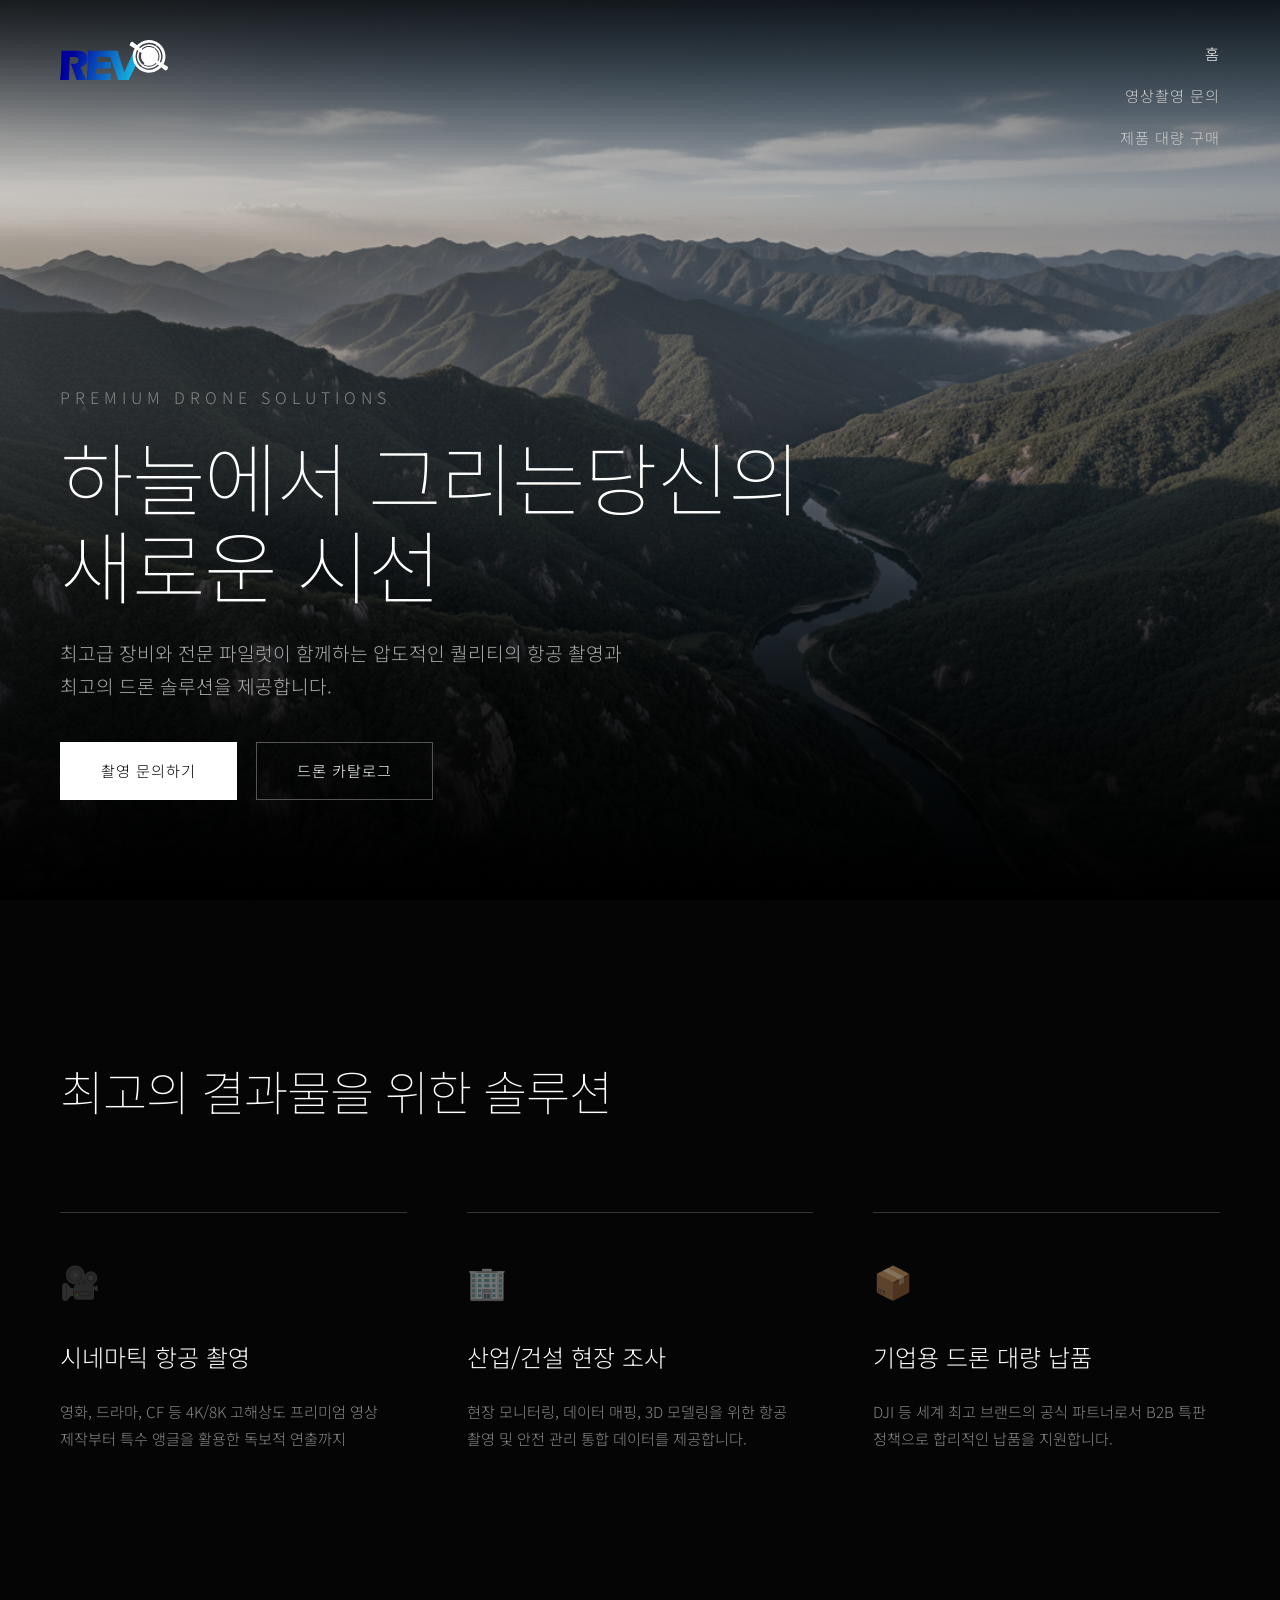
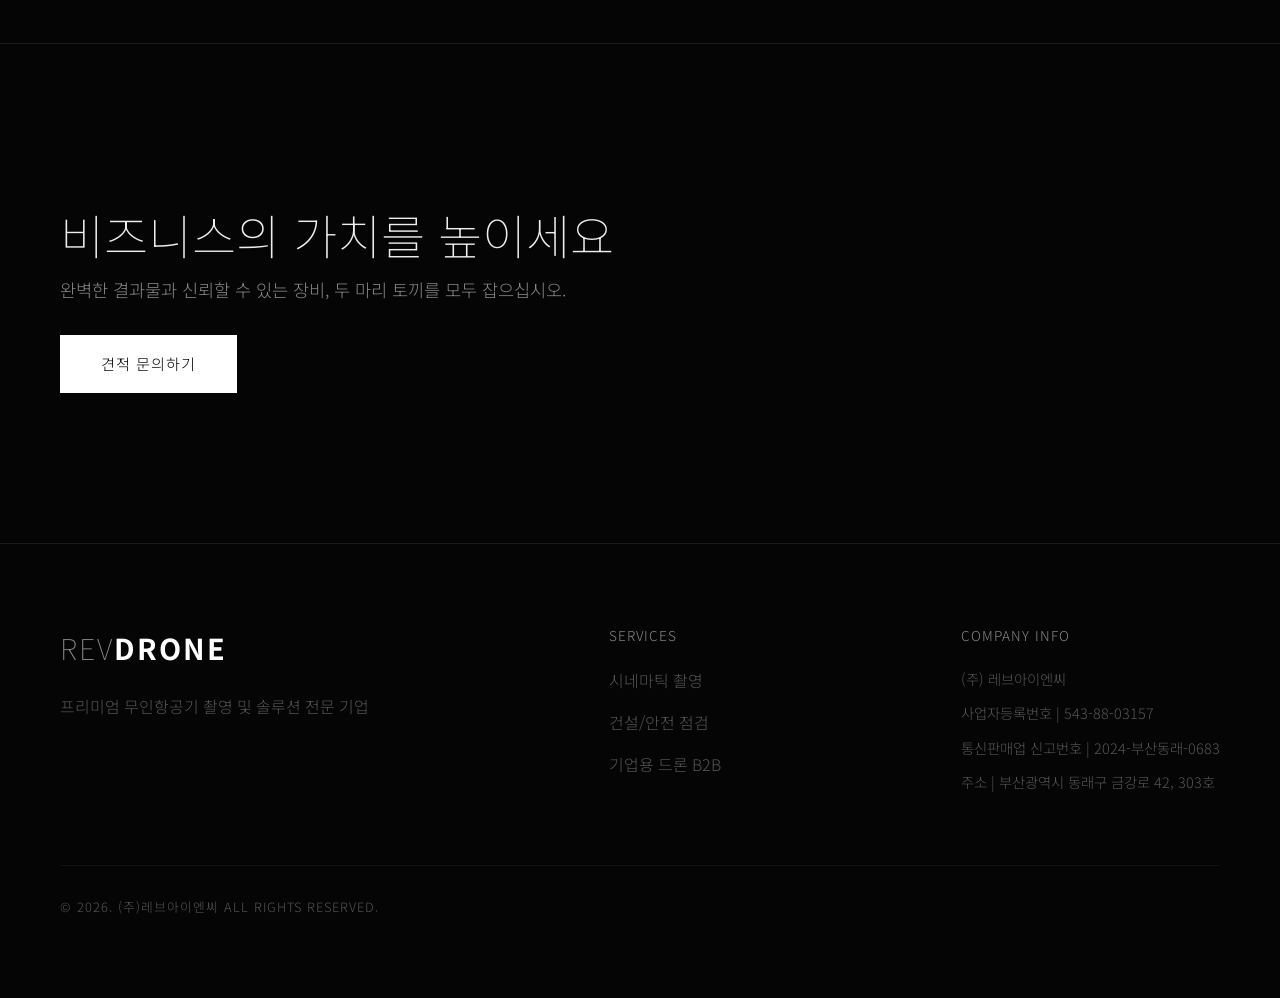
==== commit e3571efa: "feat: 로고 클릭시 홈으로 이동" ====
--- a/index.html
+++ b/index.html
@@ -9,7 +9,9 @@
 <body>
   <header id="main-header">
     <div class="logo">
-      <img src="images/logo.svg" alt="REV DRONE" style="height: 40px; vertical-align: middle;">
+      <a href="index.html" style="display: flex; align-items: center; height: 100%;">
+        <img src="images/logo.svg" alt="REV DRONE" style="height: 40px; vertical-align: middle;">
+      </a>
     </div>
     <div class="mobile-menu-btn">☰</div>
     <ul class="nav-links">
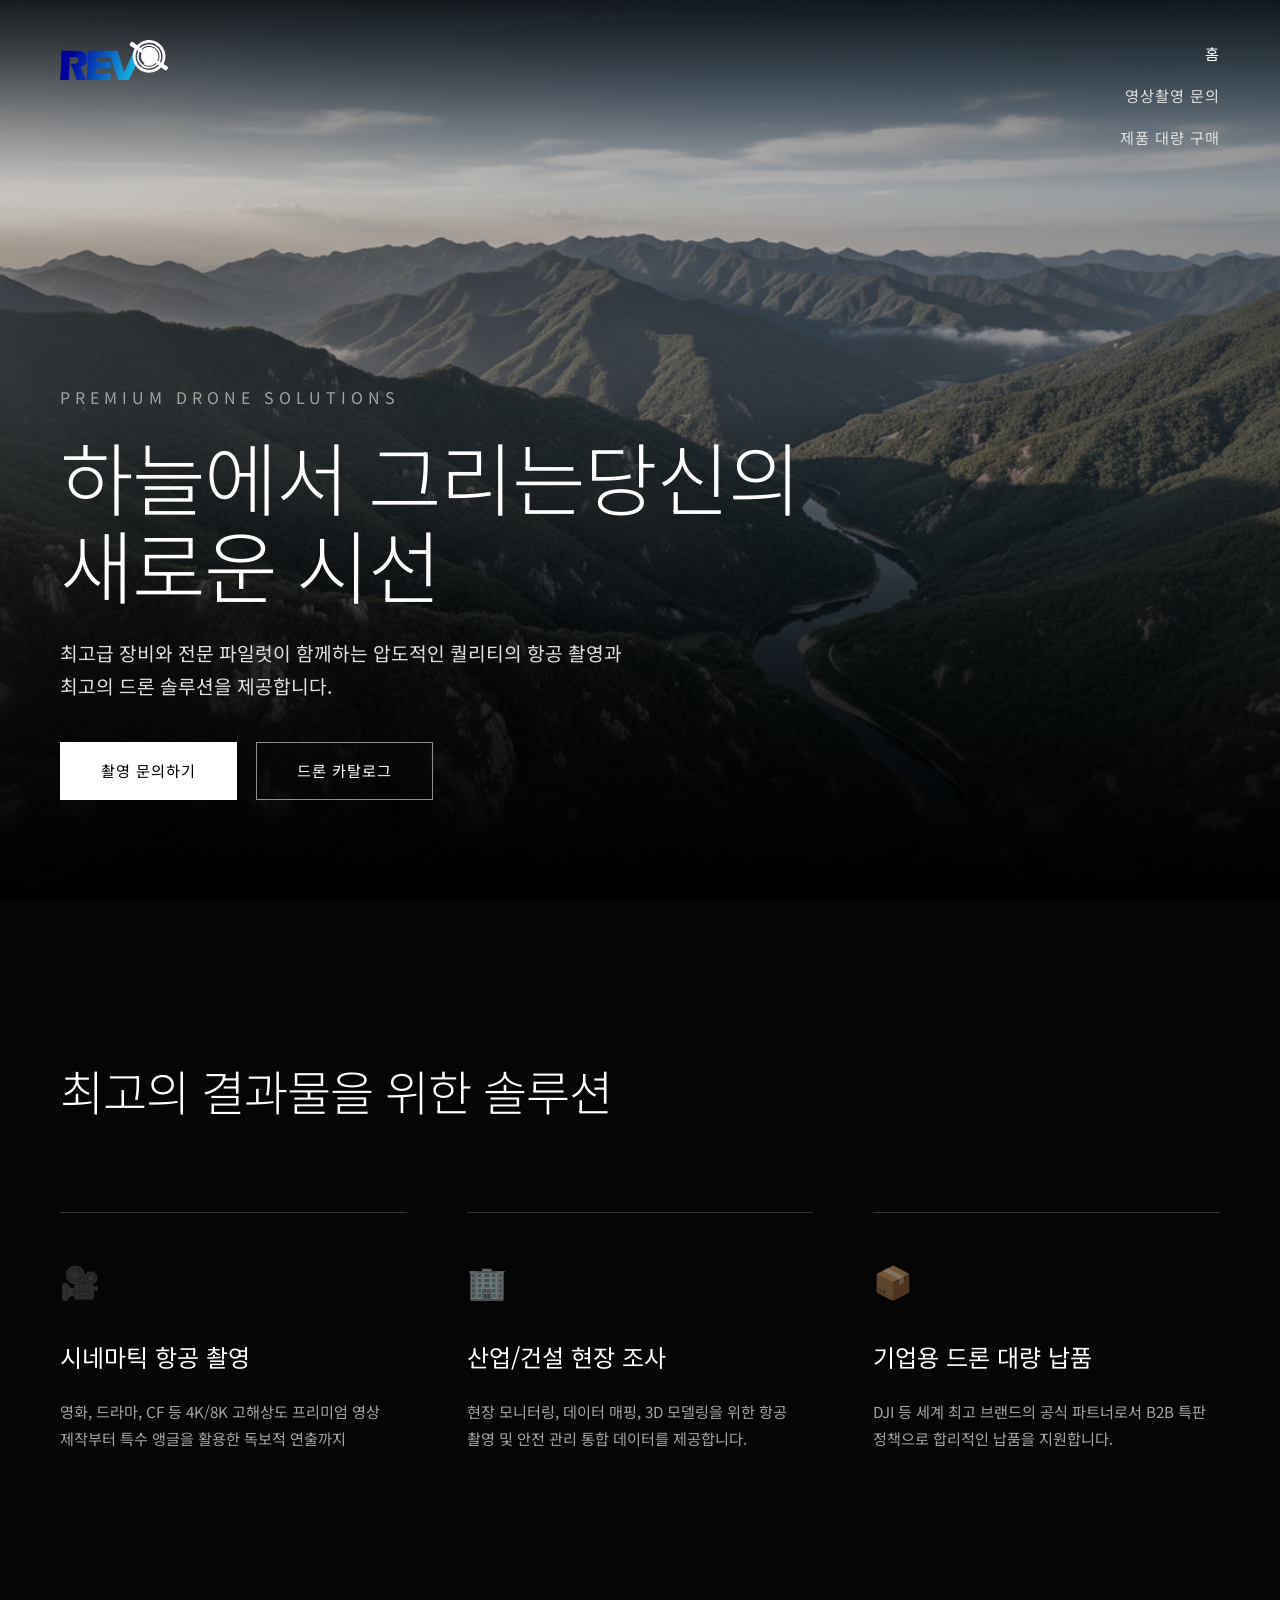
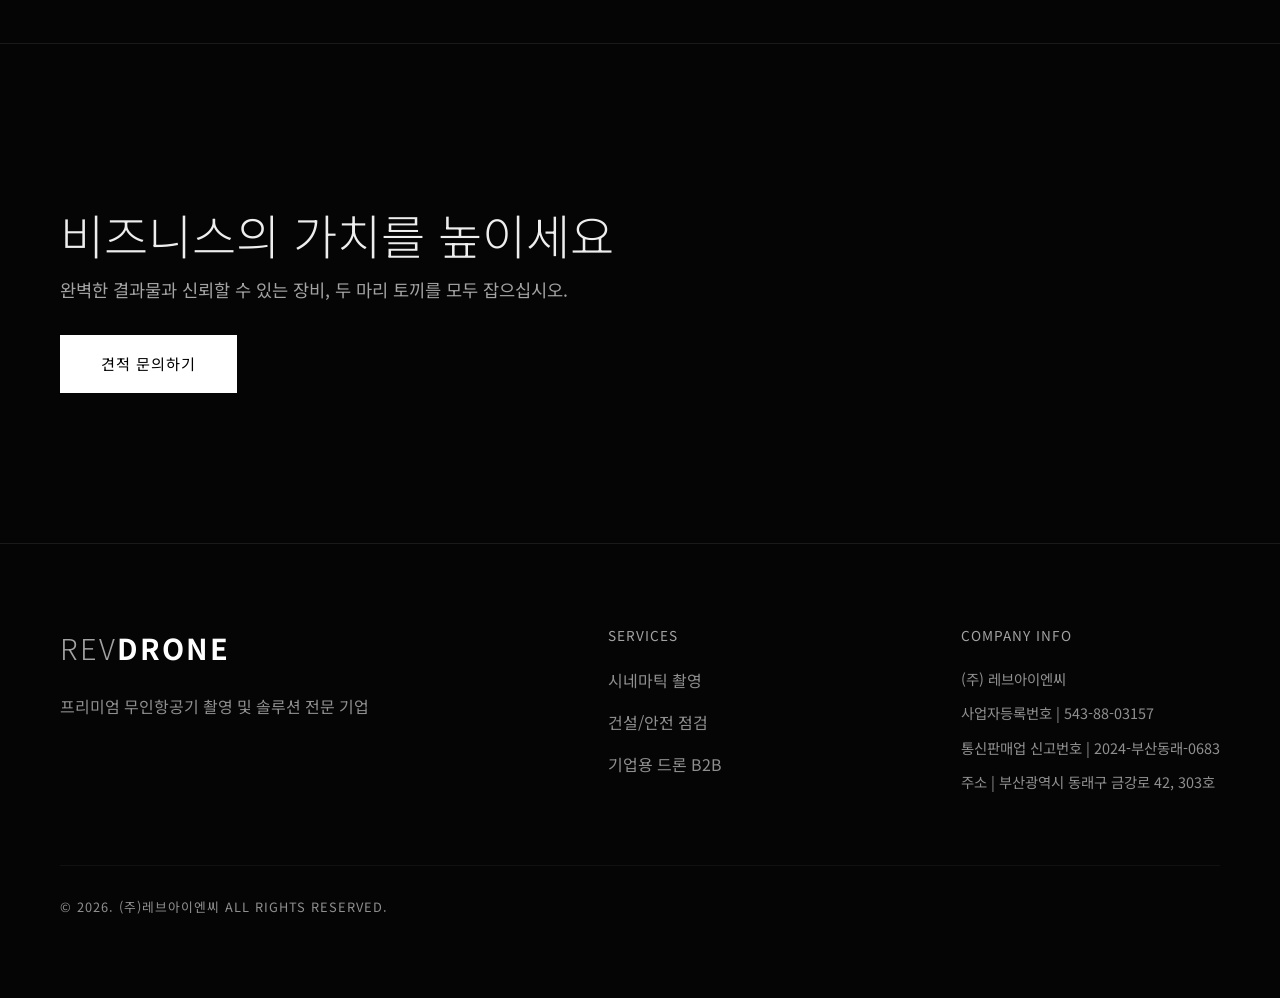
==== commit 049375da: "feat: add vercel analytics" ====
--- a/index.html
+++ b/index.html
@@ -1,100 +1,142 @@
-<!DOCTYPE html>
+<!doctype html>
 <html lang="ko">
-<head>
-  <meta charset="UTF-8">
-  <meta name="viewport" content="width=device-width, initial-scale=1.0">
-  <title>REV-DRONE | 프리미엄 드론 영상촬영 및 판매</title>
-  <link rel="stylesheet" href="style.css">
-</head>
-<body>
-  <header id="main-header">
-    <div class="logo">
-      <a href="index.html" style="display: flex; align-items: center; height: 100%;">
-        <img src="images/logo.svg" alt="REV DRONE" style="height: 40px; vertical-align: middle;">
-      </a>
-    </div>
-    <div class="mobile-menu-btn">☰</div>
-    <ul class="nav-links">
-      <li><a href="index.html" class="active">홈</a></li>
-      <li><a href="inquiry.html">영상촬영 문의</a></li>
-      <li><a href="products.html">제품 대량 구매</a></li>
-    </ul>
-  </header>
+  <head>
+    <meta charset="UTF-8" />
+    <meta name="viewport" content="width=device-width, initial-scale=1.0" />
+    <title>REV-DRONE | 프리미엄 드론 영상촬영 및 판매</title>
+    <link rel="stylesheet" href="style.css" />
+  </head>
+  <body>
+    <header id="main-header">
+      <div class="logo">
+        <a
+          href="index.html"
+          style="display: flex; align-items: center; height: 100%"
+        >
+          <img
+            src="images/logo.svg"
+            alt="REV DRONE"
+            style="height: 40px; vertical-align: middle"
+          />
+        </a>
+      </div>
+      <div class="mobile-menu-btn">☰</div>
+      <ul class="nav-links">
+        <li><a href="index.html" class="active">홈</a></li>
+        <li><a href="inquiry.html">영상촬영 문의</a></li>
+        <li><a href="products.html">제품 대량 구매</a></li>
+      </ul>
+    </header>
 
-  <section class="hero">
-    <div class="hero-bg"></div>
-    <div class="hero-overlay"></div>
-    <div class="hero-content reveal">
-      <span class="hero-subtitle">Premium Drone Solutions</span>
-      <h1 class="hero-title">하늘에서 그리는<br>당신의 새로운 시선</h1>
-      <p class="hero-desc">최고급 장비와 전문 파일럿이 함께하는 압도적인 퀄리티의 항공 촬영과 최고의 드론 솔루션을 제공합니다.</p>
-      <a href="inquiry.html" class="btn btn-primary">촬영 문의하기</a>
-      <a href="products.html" class="btn btn-outline" style="margin-left: 15px;">드론 카탈로그</a>
-    </div>
-  </section>
+    <section class="hero">
+      <div class="hero-bg"></div>
+      <div class="hero-overlay"></div>
+      <div class="hero-content reveal">
+        <span class="hero-subtitle">Premium Drone Solutions</span>
+        <h1 class="hero-title">하늘에서 그리는<br />당신의 새로운 시선</h1>
+        <p class="hero-desc">
+          최고급 장비와 전문 파일럿이 함께하는 압도적인 퀄리티의 항공 촬영과
+          최고의 드론 솔루션을 제공합니다.
+        </p>
+        <a href="inquiry.html" class="btn btn-primary">촬영 문의하기</a>
+        <a
+          href="products.html"
+          class="btn btn-outline"
+          style="margin-left: 15px"
+          >드론 카탈로그</a
+        >
+      </div>
+    </section>
 
-  <section class="section">
-    <div class="section-header reveal">
-      <span class="section-subtitle">Our Services</span>
-      <h2 class="section-title">최고의 결과물을 위한 솔루션</h2>
-    </div>
-    <div class="features-grid">
-      <div class="feature-card reveal delay-100">
-        <div class="feature-icon">🎥</div>
-        <h3>시네마틱 항공 촬영</h3>
-        <p>영화, 드라마, CF 등 4K/8K 고해상도 프리미엄 영상 제작부터 특수 앵글을 활용한 독보적 연출까지</p>
+    <section class="section">
+      <div class="section-header reveal">
+        <span class="section-subtitle">Our Services</span>
+        <h2 class="section-title">최고의 결과물을 위한 솔루션</h2>
       </div>
-      <div class="feature-card reveal delay-200">
-        <div class="feature-icon">🏢</div>
-        <h3>산업/건설 현장 조사</h3>
-        <p>현장 모니터링, 데이터 매핑, 3D 모델링을 위한 항공 촬영 및 안전 관리 통합 데이터를 제공합니다.</p>
+      <div class="features-grid">
+        <div class="feature-card reveal delay-100">
+          <div class="feature-icon">🎥</div>
+          <h3>시네마틱 항공 촬영</h3>
+          <p>
+            영화, 드라마, CF 등 4K/8K 고해상도 프리미엄 영상 제작부터 특수
+            앵글을 활용한 독보적 연출까지
+          </p>
+        </div>
+        <div class="feature-card reveal delay-200">
+          <div class="feature-icon">🏢</div>
+          <h3>산업/건설 현장 조사</h3>
+          <p>
+            현장 모니터링, 데이터 매핑, 3D 모델링을 위한 항공 촬영 및 안전 관리
+            통합 데이터를 제공합니다.
+          </p>
+        </div>
+        <div class="feature-card reveal delay-300">
+          <div class="feature-icon">📦</div>
+          <h3>기업용 드론 대량 납품</h3>
+          <p>
+            DJI 등 세계 최고 브랜드의 공식 파트너로서 B2B 특판 정책으로 합리적인
+            납품을 지원합니다.
+          </p>
+        </div>
       </div>
-      <div class="feature-card reveal delay-300">
-        <div class="feature-icon">📦</div>
-        <h3>기업용 드론 대량 납품</h3>
-        <p>DJI 등 세계 최고 브랜드의 공식 파트너로서 B2B 특판 정책으로 합리적인 납품을 지원합니다.</p>
+    </section>
+
+    <section class="cta-section reveal">
+      <div class="cta-content">
+        <h2>비즈니스의 가치를 높이세요</h2>
+        <p style="margin-bottom: 30px; font-size: 1.1rem; color: #ccc">
+          완벽한 결과물과 신뢰할 수 있는 장비, 두 마리 토끼를 모두 잡으십시오.
+        </p>
+        <a href="inquiry.html" class="btn btn-primary">견적 문의하기</a>
       </div>
-    </div>
-  </section>
+    </section>
 
-  <section class="cta-section reveal">
-    <div class="cta-content">
-      <h2>비즈니스의 가치를 높이세요</h2>
-      <p style="margin-bottom: 30px; font-size: 1.1rem; color: #ccc;">완벽한 결과물과 신뢰할 수 있는 장비, 두 마리 토끼를 모두 잡으십시오.</p>
-      <a href="inquiry.html" class="btn btn-primary">견적 문의하기</a>
-    </div>
-  </section>
+    <footer>
+      <div class="footer-content">
+        <div class="footer-col">
+          <div class="logo" style="margin-bottom: 20px">
+            <span>REV</span>DRONE
+          </div>
+          <p>프리미엄 무인항공기 촬영 및 솔루션 전문 기업</p>
+        </div>
+        <div class="footer-col">
+          <h4>Services</h4>
+          <ul class="footer-links">
+            <li><a href="inquiry.html">시네마틱 촬영</a></li>
+            <li><a href="inquiry.html">건설/안전 점검</a></li>
+            <li><a href="products.html">기업용 드론 B2B</a></li>
+          </ul>
+        </div>
+        <div class="footer-col">
+          <h4>Company Info</h4>
+          <p style="font-size: 0.9rem; margin-bottom: 10px">
+            (주) 레브아이엔씨
+          </p>
+          <p style="font-size: 0.9rem; margin-bottom: 10px">
+            사업자등록번호 | 543-88-03157
+          </p>
+          <p style="font-size: 0.9rem; margin-bottom: 10px">
+            통신판매업 신고번호 | 2024-부산동래-0683
+          </p>
+          <p style="font-size: 0.9rem; margin-bottom: 10px">
+            주소 | 부산광역시 동래구 금강로 42, 303호
+          </p>
+        </div>
+      </div>
+      <div class="footer-bottom">
+        &copy; 2026. (주)레브아이엔씨 All rights reserved.
+      </div>
+    </footer>
 
-  <footer>
-    <div class="footer-content">
-      <div class="footer-col">
-        <div class="logo" style="margin-bottom: 20px;">
-          <span>REV</span>DRONE
-        </div>
-        <p>프리미엄 무인항공기 촬영 및 솔루션 전문 기업</p>
-      </div>
-      <div class="footer-col">
-        <h4>Services</h4>
-        <ul class="footer-links">
-          <li><a href="inquiry.html">시네마틱 촬영</a></li>
-          <li><a href="inquiry.html">건설/안전 점검</a></li>
-          <li><a href="products.html">기업용 드론 B2B</a></li>
-        </ul>
-      </div>
-      <div class="footer-col">
-        <h4>Company Info</h4>
-        <p style="font-size:0.9rem; margin-bottom:10px;">(주) 레브아이엔씨</p>
-        <p style="font-size:0.9rem; margin-bottom:10px;">사업자등록번호 | 543-88-03157</p>
-        <p style="font-size:0.9rem; margin-bottom:10px;">통신판매업 신고번호 | 2024-부산동래-0683</p>
-        <p style="font-size:0.9rem; margin-bottom:10px;">주소 | 부산광역시 동래구 금강로 42, 303호</p>
-      </div>
-    </div>
-    <div class="footer-bottom">
-      &copy; 2026. (주)레브아이엔씨 All rights reserved.
-    </div>
-  </footer>
-
-  <script src="https://code.jquery.com/jquery-3.7.1.min.js"></script>
-  <script src="script.js"></script>
-</body>
+    <script src="https://code.jquery.com/jquery-3.7.1.min.js"></script>
+    <script src="script.js"></script>
+    <script>
+      window.va =
+        window.va ||
+        function () {
+          (window.vaq = window.vaq || []).push(arguments);
+        };
+    </script>
+    <script defer src="/<unique-path>/script.js"></script>
+  </body>
 </html>
--- a/style.css
+++ b/style.css
@@ -7,17 +7,17 @@
 /* Header - Absolute, Transparent */
 header { position: absolute; width: 100%; top: 0; left: 0; padding: 40px 60px; display: flex; justify-content: space-between; align-items: flex-start; z-index: 1000; background: linear-gradient(to bottom, rgba(0,0,0,0.8), transparent); }
 .logo { font-size: 1.8rem; font-weight: 700; letter-spacing: 2px; color: #fff; }
-.logo span { font-weight: 100; color: #888; }
+.logo span { font-weight: 300; color: #a3a3a3; }
 .mobile-menu-btn { display: none; }
 .nav-links { display: flex; flex-direction: column; align-items: flex-end; gap: 15px; list-style: none; margin: 0; }
-.nav-links li a { font-weight: 300; color: #ccc; letter-spacing: 1px; font-size: 0.95rem; text-transform: uppercase; }
+.nav-links li a { font-weight: 400; color: #e0e0e0; letter-spacing: 1px; font-size: 0.95rem; text-transform: uppercase; }
 .nav-links li a:hover, .nav-links li a.active { color: #fff; }
 
 /* Buttons */
-.btn { display: inline-block; padding: 15px 40px; font-weight: 300; font-size: 0.95rem; letter-spacing: 1px; text-transform: uppercase; text-align: center; border: 1px solid #fff; }
+.btn { display: inline-block; padding: 15px 40px; font-weight: 400; font-size: 0.95rem; letter-spacing: 1px; text-transform: uppercase; text-align: center; border: 1px solid #fff; }
 .btn-primary { background: #fff; color: #000; }
 .btn-primary:hover { background: transparent; color: #fff; }
-.btn-outline { background: transparent; color: #fff; border-color: #555; }
+.btn-outline { background: transparent; color: #fff; border-color: #8f8f8f; }
 .btn-outline:hover { border-color: #fff; }
 
 /* Hero */
@@ -25,66 +25,66 @@
 .hero-bg { position: absolute; inset: 0; background-image: url('images/hero.png') !important; background-position: center; background-size: cover; z-index: 1; filter: grayscale(50%); }
 .hero-overlay { position: absolute; inset: 0; background: linear-gradient(to top, rgba(0,0,0,1) 0%, rgba(0,0,0,0.4) 50%, transparent 100%); z-index: 2; }
 .hero-content { position: relative; z-index: 3; max-width: 900px; text-align: left; }
-.hero-subtitle { color: #888; font-weight: 300; letter-spacing: 5px; font-size: 1rem; margin-bottom: 20px; display: block; text-transform: uppercase; }
-.hero-title { font-size: 5rem; font-weight: 100; color: #fff; margin-bottom: 30px; line-height: 1.1; letter-spacing: -2px; }
+.hero-subtitle { color: #a3a3a3; font-weight: 400; letter-spacing: 5px; font-size: 1rem; margin-bottom: 20px; display: block; text-transform: uppercase; }
+.hero-title { font-size: 5rem; font-weight: 300; color: #fff; margin-bottom: 30px; line-height: 1.1; letter-spacing: -2px; }
 .hero-title br { display: none; }
-.hero-desc { color: #aaa; font-weight: 300; font-size: 1.2rem; margin-bottom: 40px; max-width: 600px; }
+.hero-desc { color: #e0e0e0; font-weight: 400; font-size: 1.2rem; margin-bottom: 40px; max-width: 600px; }
 
 /* Inner Page Header */
 .page-header { height: 60vh; display: flex; align-items: flex-end; padding: 100px 60px; text-align: left; position: relative; background-position: center !important; background-size: cover !important; }
 .page-header::before { content:''; position:absolute; inset:0; background: linear-gradient(to top, #050505 0%, rgba(5,5,5,0.3) 100%); }
 .page-header .reveal { position: relative; z-index: 2; }
-.page-header .hero-subtitle { color: #888; letter-spacing: 5px; font-weight: 300; font-size: 0.9rem; }
-.page-header .page-title { font-size: 4rem; color: #fff; font-weight: 100; letter-spacing: -1px; margin-top: 10px; }
+.page-header .hero-subtitle { color: #a3a3a3; letter-spacing: 5px; font-weight: 400; font-size: 0.9rem; }
+.page-header .page-title { font-size: 4rem; color: #fff; font-weight: 300; letter-spacing: -1px; margin-top: 10px; }
 
 /* Sections */
 .section { max-width: 1400px; margin: 0 auto; padding: 150px 60px; border-bottom: 1px solid #1a1a1a; }
 .section-header { margin-bottom: 80px; text-align: left; }
 .section-subtitle { display: none; }
-.section-title { font-size: 3rem; font-weight: 100; color: #fff; letter-spacing: -1px; }
-.section-header p { color: #888 !important; font-weight: 300; font-size: 1.1rem; margin-top: 20px; max-width: 600px; }
+.section-title { font-size: 3rem; font-weight: 300; color: #fff; letter-spacing: -1px; }
+.section-header p { color: #a3a3a3 !important; font-weight: 400; font-size: 1.1rem; margin-top: 20px; max-width: 600px; }
 
 /* Features Grid */
 .features-grid { display: grid; grid-template-columns: repeat(3, 1fr); gap: 60px; }
 .feature-card { background: transparent; padding: 40px 0; border-top: 1px solid #333; text-align: left; }
 .feature-icon { font-size: 2rem; margin-bottom: 30px; opacity: 0.5; color: #fff; }
-.feature-card h3 { font-size: 1.5rem; font-weight: 300; color: #fff; margin-bottom: 20px; }
-.feature-card p { color: #888; font-weight: 300; font-size: 0.95rem; line-height: 1.8; }
+.feature-card h3 { font-size: 1.5rem; font-weight: 400; color: #fff; margin-bottom: 20px; }
+.feature-card p { color: #a3a3a3; font-weight: 400; font-size: 0.95rem; line-height: 1.8; }
 
 /* Product Grid - Large Masonry vibe */
 .product-grid { display: grid; grid-template-columns: repeat(3, 1fr); gap: 40px; }
 .product-card { background: transparent; text-align: left; }
 .product-img-wrap { background: #0a0a0a; height: 350px; display: flex; align-items: center; justify-content: center; padding: 30px; margin-bottom: 20px; border: 1px solid #1a1a1a; transition: border-color 0.4s; }
-.product-card:hover .product-img-wrap { border-color: #555; }
+.product-card:hover .product-img-wrap { border-color: #8f8f8f; }
 .product-img-wrap img { max-width: 100%; max-height: 100%; filter: drop-shadow(0 20px 30px rgba(0,0,0,0.8)); transition: transform 0.5s; }
 .product-img-wrap:hover img { transform: scale(1.05); }
 .product-info { padding: 0; text-align: left; }
-.product-title { font-size: 1.3rem; font-weight: 300; color: #fff; margin-bottom: 10px; }
-.product-desc { color: #666; font-weight: 300; font-size: 0.9rem; margin-bottom: 20px; }
+.product-title { font-size: 1.3rem; font-weight: 400; color: #fff; margin-bottom: 10px; }
+.product-desc { color: #999; font-weight: 400; font-size: 0.9rem; margin-bottom: 20px; }
 .product-info .btn { padding: 8px 20px !important; border: 1px solid #333; }
 
 /* Inquiry Form */
 .inquiry-form { background: transparent; padding: 0; max-width: 800px; margin: 0; border: none; }
 .form-group { margin-bottom: 40px; border: none; padding: 0; }
-.form-group label { display: block; font-weight: 300; color: #888; text-transform: uppercase; font-size: 0.85rem; letter-spacing: 1px; margin-bottom: 15px; width: auto; }
-.form-control { width: 100%; padding: 15px 0; border: none; border-bottom: 1px solid #333; background: transparent; color: #fff; font-family: inherit; font-size: 1.2rem; font-weight: 100; }
+.form-group label { display: block; font-weight: 400; color: #a3a3a3; text-transform: uppercase; font-size: 0.85rem; letter-spacing: 1px; margin-bottom: 15px; width: auto; }
+.form-control { width: 100%; padding: 15px 0; border: none; border-bottom: 1px solid #5a5a5a; background: transparent; color: #fff; font-family: inherit; font-size: 1.2rem; font-weight: 300; }
 .form-control:focus { outline: none; border-bottom-color: #fff; }
 textarea.form-control { min-height: 100px; }
 .process-steps { display: grid; grid-template-columns: repeat(4, 1fr); gap: 30px; margin-top: 60px; }
 .step-box { background: transparent; border: 1px solid #222; padding: 40px 30px; text-align: left; }
-.step-num { font-size: 2rem; font-weight: 100; color: #555; margin-bottom: 20px; display: block; background: transparent; border: none; padding: 0; position: static; transform: none; width: auto; height: auto; }
-.pricing-table th, .pricing-table td { border-bottom: 1px solid #222; border-top: none; padding: 20px; font-weight: 300; }
-.pricing-table th { background: transparent !important; color: #888 !important; text-transform: uppercase; font-size: 0.85rem; letter-spacing: 1px; border: none; border-bottom: 1px solid #555; }
+.step-num { font-size: 2rem; font-weight: 300; color: #8f8f8f; margin-bottom: 20px; display: block; background: transparent; border: none; padding: 0; position: static; transform: none; width: auto; height: auto; }
+.pricing-table th, .pricing-table td { border-bottom: 1px solid #222; border-top: none; padding: 20px; font-weight: 400; }
+.pricing-table th { background: transparent !important; color: #a3a3a3 !important; text-transform: uppercase; font-size: 0.85rem; letter-spacing: 1px; border: none; border-bottom: 1px solid #555; }
 .cta-section { padding: 150px 60px; text-align: left; border: none; }
-.cta-content h2 { font-size: 3rem; font-weight: 100; }
-.cta-content p { color: #888 !important; font-weight: 300; font-size: 1.1rem; }
+.cta-content h2 { font-size: 3rem; font-weight: 300; }
+.cta-content p { color: #a3a3a3 !important; font-weight: 400; font-size: 1.1rem; }
 /* Overrides for Reveal */
 .reveal { opacity: 1 !important; transform: none !important; }
 
 /* Footer */
-footer { padding: 80px 60px; background: #050505; color: #555; font-weight: 300; border-top: 1px solid #1a1a1a; }
+footer { padding: 80px 60px; background: #050505; color: #8f8f8f; font-weight: 400; border-top: 1px solid #1a1a1a; }
 .footer-content { display: flex; justify-content: space-between; flex-wrap: wrap; margin-bottom: 60px; }
-.footer-col h4 { color: #888; font-weight: 300; text-transform: uppercase; font-size: 0.85rem; margin-bottom: 20px; letter-spacing: 1px; }
+.footer-col h4 { color: #a3a3a3; font-weight: 400; text-transform: uppercase; font-size: 0.85rem; margin-bottom: 20px; letter-spacing: 1px; }
 .footer-links { list-style: none; }
 .footer-links li { margin-bottom: 15px; }
 .footer-links a:hover { color: #fff; }
@@ -106,7 +106,7 @@
   
   /* Mobile Menu */
   .mobile-menu-btn { display: block; color: #fff; font-size: 1.5rem; cursor: pointer; z-index: 1001; }
-  .nav-links { position: fixed; top: 0; right: -100%; width: 250px; height: 100vh; background: #111; flex-direction: column; padding: 100px 40px; transition: right 0.4s ease; border-left: 1px solid #333; }
+  .nav-links { position: fixed; top: 0; right: -100%; width: 250px; height: 100vh; background: #151515; flex-direction: column; padding: 100px 40px; transition: right 0.4s ease; border-left: 1px solid #333; }
   .nav-links.active { right: 0; }
   .nav-links li a { font-size: 1.2rem; }
 
